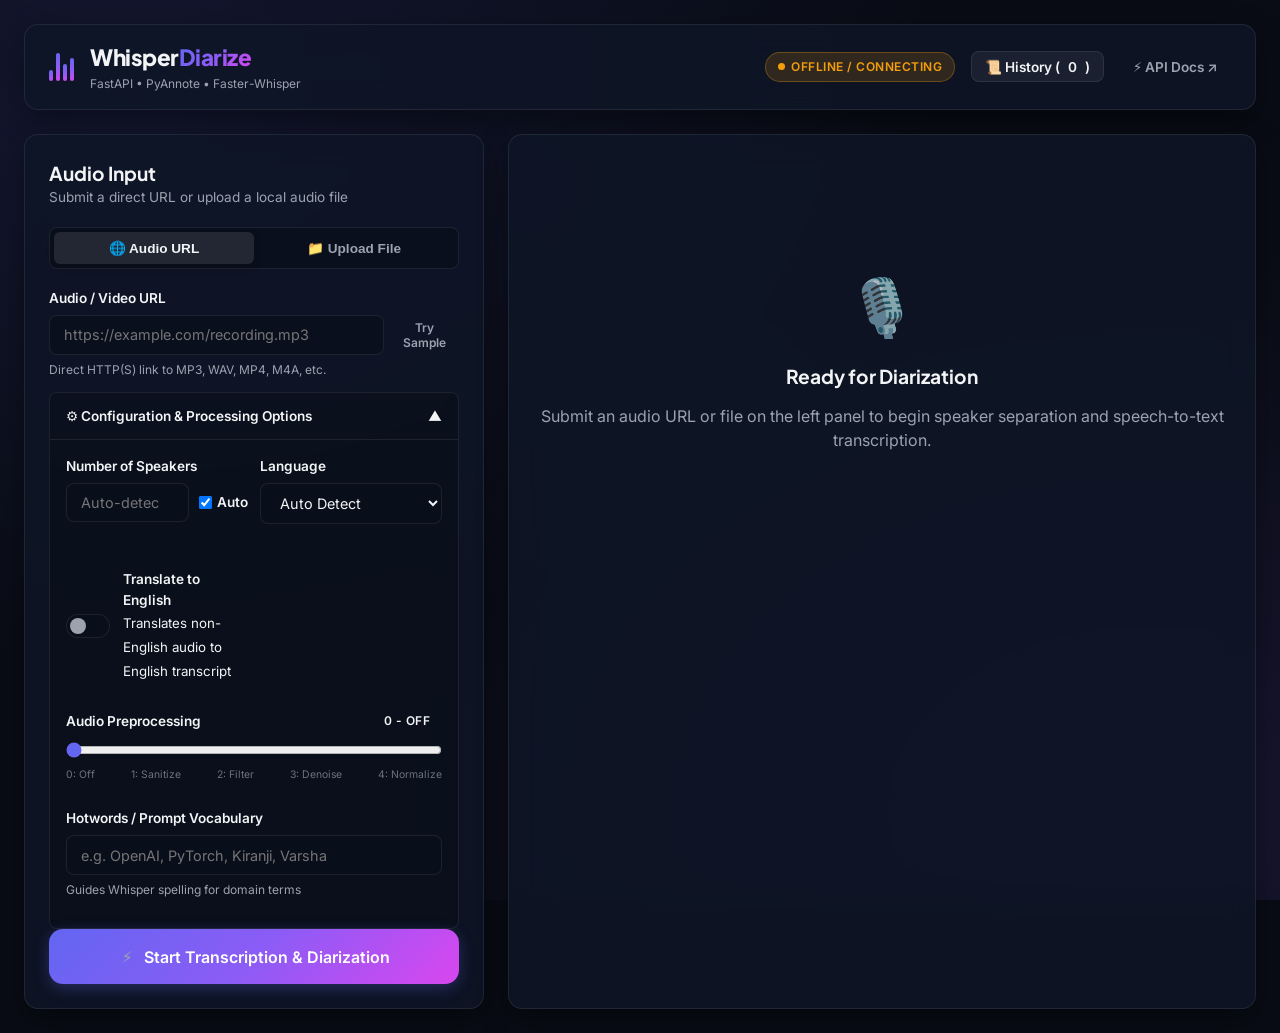
==== api/static/index.html @ 95b91722 "add" ====
<!DOCTYPE html>
<html lang="en">
<head>
  <meta charset="UTF-8">
  <meta name="viewport" content="width=device-width, initial-scale=1.0">
  <title>Whisper Diarization Studio</title>
  <meta name="description" content="AI-Powered Speech-to-Text with Speaker Diarization via Faster-Whisper and PyAnnote">
  <link rel="preconnect" href="https://fonts.googleapis.com">
  <link rel="preconnect" href="https://fonts.gstatic.com" crossorigin>
  <link href="https://fonts.googleapis.com/css2?family=Inter:wght@300;400;500;600;700&family=JetBrains+Mono:wght@400;500&family=Plus+Jakarta+Sans:wght@600;700;800&display=swap" rel="stylesheet">
  <link rel="stylesheet" href="style.css">
</head>
<body>
  <div class="app-container">
    <!-- Header -->
    <header class="navbar">
      <div class="brand">
        <div class="logo-icon">
          <div class="wave-bar"></div>
          <div class="wave-bar"></div>
          <div class="wave-bar"></div>
          <div class="wave-bar"></div>
        </div>
        <div>
          <h1 class="brand-title">Whisper<span>Diarize</span></h1>
          <p class="brand-subtitle">FastAPI • PyAnnote • Faster-Whisper</p>
        </div>
      </div>
      <div class="nav-actions">
        <div id="health-badge" class="badge status-checking">
          <span class="status-dot"></span>
          <span id="health-text">Checking API...</span>
        </div>
        <button id="btn-history" class="btn btn-secondary btn-sm">
          📜 History (<span id="history-count">0</span>)
        </button>
        <a href="/docs" target="_blank" class="btn btn-ghost btn-sm">
          ⚡ API Docs ↗
        </a>
      </div>
    </header>

    <!-- Main Layout -->
    <main class="main-grid">
      <!-- Left Column: Input Form -->
      <section class="panel panel-input">
        <div class="panel-header">
          <h2>Audio Input</h2>
          <p>Submit a direct URL or upload a local audio file</p>
        </div>

        <!-- Mode Selector Tabs -->
        <div class="tab-group">
          <button id="tab-url" class="tab-btn active" data-tab="url">🌐 Audio URL</button>
          <button id="tab-file" class="tab-btn" data-tab="file">📁 Upload File</button>
        </div>

        <form id="transcribe-form">
          <!-- URL Mode -->
          <div id="tab-content-url" class="tab-content active">
            <div class="form-group">
              <label for="input-url">Audio / Video URL</label>
              <div class="input-with-button">
                <input type="url" id="input-url" placeholder="https://example.com/recording.mp3" autocomplete="off">
                <button type="button" id="btn-sample-url" class="btn btn-xs btn-ghost">Try Sample</button>
              </div>
              <small class="help-text">Direct HTTP(S) link to MP3, WAV, MP4, M4A, etc.</small>
            </div>
          </div>

          <!-- File Upload Mode -->
          <div id="tab-content-file" class="tab-content">
            <div class="form-group">
              <label>Local Audio / Video File</label>
              <div id="dropzone" class="dropzone">
                <input type="file" id="file-input" accept="audio/*,video/*" hidden>
                <div class="dropzone-content">
                  <div class="upload-icon">☁️</div>
                  <p class="dropzone-title">Drag & drop your file here, or <span>browse</span></p>
                  <p class="dropzone-subtitle">MP3, WAV, M4A, AAC, FLAC, MP4 (max ~100MB)</p>
                </div>
              </div>
              <div id="file-preview" class="file-preview hidden">
                <div class="file-info">
                  <span class="file-icon">🎵</span>
                  <div class="file-details">
                    <span id="file-name" class="file-name">recording.mp3</span>
                    <span id="file-size" class="file-size">4.2 MB</span>
                  </div>
                  <button type="button" id="btn-remove-file" class="btn-icon">✕</button>
                </div>
                <audio id="audio-player" controls class="custom-audio-player"></audio>
              </div>
            </div>
          </div>

          <!-- Advanced Options Accordion -->
          <details class="accordion" open>
            <summary class="accordion-header">
              <span>⚙️ Configuration & Processing Options</span>
              <span class="accordion-arrow">▼</span>
            </summary>
            <div class="accordion-content">
              <div class="options-grid">
                <!-- Speakers -->
                <div class="form-group">
                  <label for="num-speakers">Number of Speakers</label>
                  <div class="speaker-input-group">
                    <input type="number" id="num-speakers" min="1" max="50" placeholder="Auto-detect" disabled>
                    <label class="checkbox-label">
                      <input type="checkbox" id="auto-speakers" checked>
                      <span>Auto</span>
                    </label>
                  </div>
                </div>

                <!-- Language -->
                <div class="form-group">
                  <label for="select-language">Language</label>
                  <select id="select-language">
                    <option value="">Auto Detect</option>
                    <option value="en">English</option>
                    <option value="es">Spanish</option>
                    <option value="fr">French</option>
                    <option value="de">German</option>
                    <option value="hi">Hindi</option>
                    <option value="mr">Marathi</option>
                    <option value="zh">Chinese</option>
                    <option value="ja">Japanese</option>
                    <option value="pt">Portuguese</option>
                    <option value="it">Italian</option>
                    <option value="ru">Russian</option>
                  </select>
                </div>

                <!-- Translate -->
                <div class="form-group checkbox-group">
                  <label class="toggle-switch">
                    <input type="checkbox" id="check-translate">
                    <span class="toggle-slider"></span>
                  </label>
                  <div class="toggle-label">
                    <span class="toggle-title">Translate to English</span>
                    <small>Translates non-English audio to English transcript</small>
                  </div>
                </div>

                <!-- Preprocess Level Slider -->
                <div class="form-group full-width">
                  <div class="label-with-val">
                    <label for="range-preprocess">Audio Preprocessing</label>
                    <span id="preprocess-val" class="badge badge-accent">0 - Off</span>
                  </div>
                  <input type="range" id="range-preprocess" min="0" max="4" value="0" step="1">
                  <div class="slider-labels">
                    <span>0: Off</span>
                    <span>1: Sanitize</span>
                    <span>2: Filter</span>
                    <span>3: Denoise</span>
                    <span>4: Normalize</span>
                  </div>
                </div>

                <!-- Prompt / Hotwords -->
                <div class="form-group full-width">
                  <label for="input-prompt">Hotwords / Prompt Vocabulary</label>
                  <input type="text" id="input-prompt" placeholder="e.g. OpenAI, PyTorch, Kiranji, Varsha">
                  <small class="help-text">Guides Whisper spelling for domain terms</small>
                </div>
              </div>
            </div>
          </details>

          <!-- Submit Button -->
          <button type="submit" id="btn-submit" class="btn btn-primary btn-block btn-lg">
            <span class="btn-icon">⚡</span> Start Transcription & Diarization
          </button>
        </form>
      </section>

      <!-- Right Column: Active Job & Results Studio -->
      <section class="panel panel-results">
        <!-- Default Idle State -->
        <div id="state-idle" class="empty-state">
          <div class="empty-illustration">🎙️</div>
          <h3>Ready for Diarization</h3>
          <p>Submit an audio URL or file on the left panel to begin speaker separation and speech-to-text transcription.</p>
        </div>

        <!-- Processing State -->
        <div id="state-processing" class="processing-card hidden">
          <div class="processing-header">
            <div class="pulse-ring">
              <div class="spinner"></div>
            </div>
            <div>
              <div class="job-status-title">
                <span id="job-status-badge" class="badge status-queued">QUEUED</span>
                <span id="elapsed-timer" class="timer font-mono">00:00</span>
              </div>
              <p class="job-id-text">Job ID: <code id="active-job-id">...</code> <button id="btn-copy-job-id" class="btn-icon" title="Copy Job ID">📋</button></p>
            </div>
          </div>
          
          <div class="progress-bar-container">
            <div id="progress-bar" class="progress-bar indeterminate"></div>
          </div>
          <p id="processing-msg" class="processing-msg">Submitting job to backend executor...</p>

          <div class="curl-box">
            <div class="curl-header">
              <span>Terminal Polling Command:</span>
              <button id="btn-copy-curl" class="btn btn-xs btn-ghost">Copy</button>
            </div>
            <code id="curl-code">curl http://localhost:8000/jobs/...</code>
          </div>
        </div>

        <!-- Error State -->
        <div id="state-error" class="error-card hidden">
          <div class="error-header">
            <span class="error-icon">⚠️</span>
            <h3>Transcription Failed</h3>
          </div>
          <p id="error-message-text" class="error-msg">An unexpected error occurred.</p>
          <details class="traceback-details">
            <summary>View Technical Traceback</summary>
            <pre id="error-traceback"></pre>
          </details>
          <button id="btn-retry" class="btn btn-secondary btn-sm mt-3">🔄 Try Again</button>
        </div>

        <!-- Results State -->
        <div id="state-results" class="results-container hidden">
          <!-- Summary Metrics Cards -->
          <div class="metrics-grid">
            <div class="metric-card">
              <span class="metric-icon">⏱️</span>
              <div>
                <span class="metric-label">Duration</span>
                <span id="metric-duration" class="metric-value">0m 0s</span>
              </div>
            </div>
            <div class="metric-card">
              <span class="metric-icon">👥</span>
              <div>
                <span class="metric-label">Speakers</span>
                <span id="metric-speakers" class="metric-value">0</span>
              </div>
            </div>
            <div class="metric-card">
              <span class="metric-icon">💬</span>
              <div>
                <span class="metric-label">Segments</span>
                <span id="metric-segments" class="metric-value">0</span>
              </div>
            </div>
            <div class="metric-card">
              <span class="metric-icon">🌐</span>
              <div>
                <span class="metric-label">Language</span>
                <span id="metric-language" class="metric-value">Auto</span>
              </div>
            </div>
          </div>

          <!-- Controls Bar -->
          <div class="results-controls">
            <!-- Speaker Filter Chips -->
            <div id="speaker-chips" class="speaker-chips">
              <button class="chip active" data-speaker="ALL">All Speakers</button>
            </div>

            <!-- Search Bar -->
            <div class="search-box">
              <span class="search-icon">🔍</span>
              <input type="text" id="search-transcript" placeholder="Search in transcript...">
              <button id="btn-clear-search" class="btn-icon hidden">✕</button>
            </div>
          </div>

          <!-- Action Bar: Copy & Export -->
          <div class="action-bar">
            <div class="segment-counter"><span id="visible-count">0</span> segments shown</div>
            <div class="export-buttons">
              <button id="btn-copy-text" class="btn btn-sm btn-secondary">📋 Copy Text</button>
              <button id="btn-export-txt" class="btn btn-sm btn-secondary">📄 Export .TXT</button>
              <button id="btn-export-srt" class="btn btn-sm btn-secondary">🎬 Export .SRT</button>
              <button id="btn-export-json" class="btn btn-sm btn-secondary">💾 Export .JSON</button>
            </div>
          </div>

          <!-- Transcript Thread View -->
          <div id="transcript-container" class="transcript-thread">
            <!-- Dynamic segments render here -->
          </div>
        </div>
      </section>
    </main>
  </div>

  <!-- History Modal / Drawer -->
  <div id="history-modal" class="modal-backdrop hidden">
    <div class="modal-card">
      <div class="modal-header">
        <h3>📜 Transcription History</h3>
        <button id="btn-close-history" class="btn-icon">✕</button>
      </div>
      <div class="modal-body">
        <div id="history-list" class="history-list">
          <p class="empty-history">No past jobs recorded yet.</p>
        </div>
      </div>
      <div class="modal-footer">
        <button id="btn-clear-history" class="btn btn-sm btn-ghost text-danger">Clear History</button>
      </div>
    </div>
  </div>

  <script src="app.js"></script>
</body>
</html>
---- api/static/style.css ----
/* ── Design Tokens & Base Setup ── */
:root {
  --bg-dark: #090c15;
  --bg-panel: rgba(15, 22, 38, 0.85);
  --bg-card: rgba(23, 33, 56, 0.6);
  --bg-input: rgba(10, 15, 28, 0.8);
  
  --border-color: rgba(255, 255, 255, 0.08);
  --border-hover: rgba(139, 92, 246, 0.4);
  
  --text-main: #f3f4f6;
  --text-muted: #9ca3af;
  --text-dim: #6b7280;

  --accent-primary: #6366f1;
  --accent-secondary: #8b5cf6;
  --accent-gradient: linear-gradient(135deg, #6366f1 0%, #8b5cf6 50%, #d946ef 100%);
  
  --success-color: #10b981;
  --warning-color: #f59e0b;
  --error-color: #ef4444;

  --speaker-color-0: #38bdf8; /* Cyan */
  --speaker-color-1: #c084fc; /* Purple */
  --speaker-color-2: #34d399; /* Emerald */
  --speaker-color-3: #fbbf24; /* Amber */
  --speaker-color-4: #fb7185; /* Rose */
  --speaker-color-5: #818cf8; /* Indigo */

  --radius-sm: 8px;
  --radius-md: 14px;
  --radius-lg: 20px;
  
  --shadow-glow: 0 0 25px rgba(99, 102, 241, 0.25);
  --shadow-card: 0 10px 30px rgba(0, 0, 0, 0.4);
  --transition-fast: 0.2s cubic-bezier(0.4, 0, 0.2, 1);
}

* {
  box-sizing: border-box;
  margin: 0;
  padding: 0;
}

body {
  font-family: 'Inter', system-ui, -apple-system, sans-serif;
  background-color: var(--bg-dark);
  background-image: 
    radial-gradient(at 10% 10%, rgba(99, 102, 241, 0.12) 0px, transparent 50%),
    radial-gradient(at 90% 90%, rgba(139, 92, 246, 0.12) 0px, transparent 50%);
  background-attachment: fixed;
  color: var(--text-main);
  min-height: 100vh;
  padding: 1.5rem;
  line-height: 1.5;
}

.app-container {
  max-width: 1400px;
  margin: 0 auto;
  display: flex;
  flex-direction: column;
  gap: 1.5rem;
}

/* ── Typography & Utilites ── */
.font-mono {
  font-family: 'JetBrains Mono', monospace;
}

h1, h2, h3, .brand-title {
  font-family: 'Plus Jakarta Sans', 'Inter', sans-serif;
}

code {
  font-family: 'JetBrains Mono', monospace;
  background: rgba(0, 0, 0, 0.4);
  padding: 0.2rem 0.4rem;
  border-radius: 4px;
  font-size: 0.85rem;
  color: #38bdf8;
}

.hidden {
  display: none !important;
}

/* ── Navbar ── */
.navbar {
  display: flex;
  align-items: center;
  justify-content: space-between;
  padding: 1rem 1.5rem;
  background: var(--bg-panel);
  backdrop-filter: blur(16px);
  border: 1px solid var(--border-color);
  border-radius: var(--radius-md);
  box-shadow: var(--shadow-card);
}

.brand {
  display: flex;
  align-items: center;
  gap: 1rem;
}

.logo-icon {
  display: flex;
  align-items: flex-end;
  gap: 3px;
  height: 28px;
}

.wave-bar {
  width: 4px;
  background: var(--accent-gradient);
  border-radius: 2px;
  animation: wave-pulse 1.4s ease-in-out infinite alternate;
}
.wave-bar:nth-child(1) { height: 40%; animation-delay: 0.1s; }
.wave-bar:nth-child(2) { height: 100%; animation-delay: 0.3s; }
.wave-bar:nth-child(3) { height: 60%; animation-delay: 0.2s; }
.wave-bar:nth-child(4) { height: 80%; animation-delay: 0.4s; }

@keyframes wave-pulse {
  0% { transform: scaleY(0.4); }
  100% { transform: scaleY(1); }
}

.brand-title {
  font-size: 1.4rem;
  font-weight: 800;
  letter-spacing: -0.5px;
}

.brand-title span {
  background: var(--accent-gradient);
  -webkit-background-clip: text;
  background-clip: text;
  -webkit-text-fill-color: transparent;
}

.brand-subtitle {
  font-size: 0.75rem;
  color: var(--text-muted);
}

.nav-actions {
  display: flex;
  align-items: center;
  gap: 1rem;
}

/* Status Badges */
.badge {
  display: inline-flex;
  align-items: center;
  gap: 0.4rem;
  padding: 0.3rem 0.75rem;
  border-radius: 20px;
  font-size: 0.75rem;
  font-weight: 600;
  text-transform: uppercase;
  letter-spacing: 0.5px;
}

.status-dot {
  width: 7px;
  height: 7px;
  border-radius: 50%;
}

.status-online {
  background: rgba(16, 185, 129, 0.15);
  color: var(--success-color);
  border: 1px solid rgba(16, 185, 129, 0.3);
}
.status-online .status-dot {
  background: var(--success-color);
  box-shadow: 0 0 8px var(--success-color);
}

.status-checking {
  background: rgba(245, 158, 11, 0.15);
  color: var(--warning-color);
  border: 1px solid rgba(245, 158, 11, 0.3);
}
.status-checking .status-dot {
  background: var(--warning-color);
}

.status-queued {
  background: rgba(245, 158, 11, 0.2);
  color: #fbbf24;
  border: 1px solid rgba(245, 158, 11, 0.4);
}

.status-processing {
  background: rgba(99, 102, 241, 0.2);
  color: #818cf8;
  border: 1px solid rgba(99, 102, 241, 0.4);
}

.status-done {
  background: rgba(16, 185, 129, 0.2);
  color: #34d399;
  border: 1px solid rgba(16, 185, 129, 0.4);
}

/* ── Buttons ── */
.btn {
  display: inline-flex;
  align-items: center;
  justify-content: center;
  gap: 0.5rem;
  border: none;
  border-radius: var(--radius-sm);
  font-family: inherit;
  font-weight: 600;
  cursor: pointer;
  transition: all var(--transition-fast);
  text-decoration: none;
}

.btn-primary {
  background: var(--accent-gradient);
  color: #ffffff;
  box-shadow: 0 4px 15px rgba(99, 102, 241, 0.3);
}
.btn-primary:hover {
  transform: translateY(-2px);
  box-shadow: 0 6px 20px rgba(99, 102, 241, 0.5);
}
.btn-primary:disabled {
  opacity: 0.6;
  cursor: not-allowed;
  transform: none;
}

.btn-secondary {
  background: rgba(255, 255, 255, 0.06);
  color: var(--text-main);
  border: 1px solid var(--border-color);
}
.btn-secondary:hover {
  background: rgba(255, 255, 255, 0.12);
  border-color: rgba(255, 255, 255, 0.2);
}

.btn-ghost {
  background: transparent;
  color: var(--text-muted);
}
.btn-ghost:hover {
  color: var(--text-main);
  background: rgba(255, 255, 255, 0.05);
}

.btn-icon {
  background: none;
  border: none;
  color: var(--text-muted);
  cursor: pointer;
  font-size: 1rem;
  padding: 0.2rem;
  transition: color var(--transition-fast);
}
.btn-icon:hover { color: var(--text-main); }

.btn-sm { padding: 0.4rem 0.8rem; font-size: 0.85rem; }
.btn-xs { padding: 0.2rem 0.5rem; font-size: 0.75rem; }
.btn-lg { padding: 0.9rem 1.5rem; font-size: 1rem; border-radius: var(--radius-md); }
.btn-block { width: 100%; }

/* ── Main Layout Grid ── */
.main-grid {
  display: grid;
  grid-template-columns: 460px 1fr;
  gap: 1.5rem;
}

@media (max-width: 1024px) {
  .main-grid {
    grid-template-columns: 1fr;
  }
}

.panel {
  background: var(--bg-panel);
  backdrop-filter: blur(16px);
  border: 1px solid var(--border-color);
  border-radius: var(--radius-md);
  padding: 1.5rem;
  box-shadow: var(--shadow-card);
  display: flex;
  flex-direction: column;
  gap: 1.2rem;
}

.panel-header h2 {
  font-size: 1.2rem;
  font-weight: 700;
}

.panel-header p {
  font-size: 0.85rem;
  color: var(--text-muted);
}

/* ── Tab Switcher ── */
.tab-group {
  display: grid;
  grid-template-columns: 1fr 1fr;
  background: var(--bg-input);
  padding: 4px;
  border-radius: var(--radius-sm);
  border: 1px solid var(--border-color);
}

.tab-btn {
  padding: 0.5rem;
  background: transparent;
  border: none;
  color: var(--text-muted);
  font-weight: 600;
  font-size: 0.85rem;
  border-radius: 6px;
  cursor: pointer;
  transition: all var(--transition-fast);
}

.tab-btn.active {
  background: rgba(255, 255, 255, 0.1);
  color: var(--text-main);
  box-shadow: 0 2px 8px rgba(0, 0, 0, 0.2);
}

.tab-content {
  display: none;
}
.tab-content.active {
  display: block;
}

/* ── Form Inputs ── */
.form-group {
  display: flex;
  flex-direction: column;
  gap: 0.4rem;
  margin-bottom: 0.8rem;
}

.form-group label {
  font-size: 0.85rem;
  font-weight: 600;
  color: var(--text-main);
}

input[type="text"], input[type="url"], input[type="number"], select {
  width: 100%;
  padding: 0.65rem 0.9rem;
  background: var(--bg-input);
  border: 1px solid var(--border-color);
  border-radius: var(--radius-sm);
  color: var(--text-main);
  font-family: inherit;
  font-size: 0.9rem;
  outline: none;
  transition: border-color var(--transition-fast);
}

input:focus, select:focus {
  border-color: var(--accent-primary);
  box-shadow: 0 0 0 2px rgba(99, 102, 241, 0.2);
}

.input-with-button {
  display: flex;
  gap: 0.4rem;
}

.help-text {
  font-size: 0.75rem;
  color: var(--text-muted);
}

/* Dropzone */
.dropzone {
  border: 2px dashed var(--border-color);
  border-radius: var(--radius-md);
  padding: 1.5rem;
  text-align: center;
  background: rgba(0, 0, 0, 0.2);
  cursor: pointer;
  transition: all var(--transition-fast);
}

.dropzone:hover, .dropzone.drag-over {
  border-color: var(--accent-primary);
  background: rgba(99, 102, 241, 0.05);
}

.upload-icon {
  font-size: 2rem;
  margin-bottom: 0.3rem;
}

.dropzone-title {
  font-size: 0.9rem;
  font-weight: 600;
}
.dropzone-title span { color: var(--accent-primary); }

.dropzone-subtitle {
  font-size: 0.75rem;
  color: var(--text-muted);
  margin-top: 0.2rem;
}

/* File Preview */
.file-preview {
  background: var(--bg-card);
  border: 1px solid var(--border-color);
  border-radius: var(--radius-sm);
  padding: 0.8rem;
  margin-top: 0.5rem;
}

.file-info {
  display: flex;
  align-items: center;
  gap: 0.8rem;
}

.file-details {
  flex: 1;
  display: flex;
  flex-direction: column;
}

.file-name {
  font-size: 0.85rem;
  font-weight: 600;
  word-break: break-all;
}

.file-size {
  font-size: 0.75rem;
  color: var(--text-muted);
}

.custom-audio-player {
  width: 100%;
  height: 34px;
  margin-top: 0.5rem;
}

/* Accordion */
.accordion {
  background: rgba(0, 0, 0, 0.2);
  border: 1px solid var(--border-color);
  border-radius: var(--radius-sm);
  overflow: hidden;
}

.accordion-header {
  padding: 0.8rem 1rem;
  font-size: 0.85rem;
  font-weight: 600;
  cursor: pointer;
  display: flex;
  justify-content: space-between;
  align-items: center;
  user-select: none;
}
.accordion-header::-webkit-details-marker { display: none; }

.accordion[open] .accordion-arrow { transform: rotate(180deg); }

.accordion-content {
  padding: 1rem;
  border-top: 1px solid var(--border-color);
}

.options-grid {
  display: grid;
  grid-template-columns: 1fr 1fr;
  gap: 0.8rem;
}

.full-width {
  grid-column: 1 / -1;
}

.speaker-input-group {
  display: flex;
  align-items: center;
  gap: 0.6rem;
}

.checkbox-label {
  display: flex;
  align-items: center;
  gap: 0.3rem;
  font-size: 0.8rem;
  cursor: pointer;
}

/* Toggle Switch */
.checkbox-group {
  flex-direction: row;
  align-items: center;
  gap: 0.8rem;
  padding-top: 1.2rem;
}

.toggle-switch {
  position: relative;
  display: inline-block;
  width: 44px;
  height: 24px;
  flex-shrink: 0;
}

.toggle-switch input { opacity: 0; width: 0; height: 0; }

.toggle-slider {
  position: absolute;
  cursor: pointer;
  top: 0; left: 0; right: 0; bottom: 0;
  background-color: var(--bg-input);
  border: 1px solid var(--border-color);
  transition: .3s;
  border-radius: 24px;
}

.toggle-slider:before {
  position: absolute;
  content: "";
  height: 16px;
  width: 16px;
  left: 3px;
  bottom: 3px;
  background-color: var(--text-muted);
  transition: .3s;
  border-radius: 50%;
}

input:checked + .toggle-slider {
  background-color: var(--accent-primary);
}

input:checked + .toggle-slider:before {
  transform: translateX(20px);
  background-color: #ffffff;
}

.toggle-title {
  font-weight: 600;
  font-size: 0.85rem;
  display: block;
}

/* Preprocess Slider */
.label-with-val {
  display: flex;
  justify-content: space-between;
  align-items: center;
}

input[type="range"] {
  width: 100%;
  accent-color: var(--accent-primary);
}

.slider-labels {
  display: flex;
  justify-content: space-between;
  font-size: 0.65rem;
  color: var(--text-dim);
  margin-top: 0.2rem;
}

/* ── Panel Results States ── */
.empty-state {
  display: flex;
  flex-direction: column;
  align-items: center;
  justify-content: center;
  text-align: center;
  min-height: 400px;
  gap: 0.8rem;
  color: var(--text-muted);
}

.empty-illustration {
  font-size: 3.5rem;
  opacity: 0.7;
}

.empty-state h3 {
  color: var(--text-main);
  font-size: 1.2rem;
}

/* Processing Card */
.processing-card {
  background: var(--bg-card);
  border: 1px solid var(--border-color);
  border-radius: var(--radius-md);
  padding: 1.5rem;
  display: flex;
  flex-direction: column;
  gap: 1.2rem;
}

.processing-header {
  display: flex;
  align-items: center;
  gap: 1.2rem;
}

.pulse-ring {
  width: 48px;
  height: 48px;
  border-radius: 50%;
  background: rgba(99, 102, 241, 0.15);
  display: flex;
  align-items: center;
  justify-content: center;
  position: relative;
}

.spinner {
  width: 24px;
  height: 24px;
  border: 3px solid rgba(255, 255, 255, 0.1);
  border-top-color: var(--accent-primary);
  border-radius: 50%;
  animation: spin 1s linear infinite;
}

@keyframes spin {
  to { transform: rotate(360deg); }
}

.job-status-title {
  display: flex;
  align-items: center;
  gap: 0.6rem;
}

.job-id-text {
  font-size: 0.8rem;
  color: var(--text-muted);
  margin-top: 0.2rem;
}

.progress-bar-container {
  width: 100%;
  height: 6px;
  background: rgba(0, 0, 0, 0.4);
  border-radius: 3px;
  overflow: hidden;
}

.progress-bar.indeterminate {
  width: 40%;
  height: 100%;
  background: var(--accent-gradient);
  border-radius: 3px;
  animation: shimmer 1.5s infinite ease-in-out;
}

@keyframes shimmer {
  0% { transform: translateX(-100%); }
  100% { transform: translateX(300%); }
}

.processing-msg {
  font-size: 0.85rem;
  color: var(--text-muted);
}

.curl-box {
  background: rgba(0, 0, 0, 0.5);
  border: 1px solid var(--border-color);
  border-radius: var(--radius-sm);
  padding: 0.8rem;
}

.curl-header {
  display: flex;
  justify-content: space-between;
  align-items: center;
  font-size: 0.75rem;
  color: var(--text-dim);
  margin-bottom: 0.4rem;
}

/* Error Card */
.error-card {
  background: rgba(239, 68, 68, 0.1);
  border: 1px solid rgba(239, 68, 68, 0.3);
  border-radius: var(--radius-md);
  padding: 1.5rem;
}

.error-header {
  display: flex;
  align-items: center;
  gap: 0.6rem;
  color: var(--error-color);
  margin-bottom: 0.5rem;
}

.error-msg {
  font-size: 0.9rem;
  color: #fca5a5;
}

.traceback-details {
  margin-top: 0.8rem;
  font-size: 0.8rem;
}
.traceback-details summary {
  color: var(--text-muted);
  cursor: pointer;
}
.traceback-details pre {
  margin-top: 0.5rem;
  padding: 0.8rem;
  background: rgba(0, 0, 0, 0.6);
  border-radius: 6px;
  overflow-x: auto;
  font-size: 0.75rem;
  color: #f87171;
}

/* ── Results Container ── */
.results-container {
  display: flex;
  flex-direction: column;
  gap: 1rem;
}

.metrics-grid {
  display: grid;
  grid-template-columns: repeat(4, 1fr);
  gap: 0.8rem;
}

.metric-card {
  background: var(--bg-card);
  border: 1px solid var(--border-color);
  border-radius: var(--radius-sm);
  padding: 0.8rem 1rem;
  display: flex;
  align-items: center;
  gap: 0.8rem;
}

.metric-icon { font-size: 1.4rem; }

.metric-label {
  font-size: 0.75rem;
  color: var(--text-muted);
  display: block;
}

.metric-value {
  font-size: 1.1rem;
  font-weight: 700;
}

/* Results Controls */
.results-controls {
  display: flex;
  justify-content: space-between;
  align-items: center;
  gap: 1rem;
  flex-wrap: wrap;
}

.speaker-chips {
  display: flex;
  gap: 0.4rem;
  flex-wrap: wrap;
}

.chip {
  padding: 0.35rem 0.75rem;
  border-radius: 20px;
  border: 1px solid var(--border-color);
  background: rgba(255, 255, 255, 0.05);
  color: var(--text-muted);
  font-size: 0.8rem;
  font-weight: 600;
  cursor: pointer;
  transition: all var(--transition-fast);
}

.chip:hover {
  background: rgba(255, 255, 255, 0.1);
  color: var(--text-main);
}

.chip.active {
  background: var(--accent-primary);
  color: #ffffff;
  border-color: var(--accent-primary);
  box-shadow: 0 0 10px rgba(99, 102, 241, 0.4);
}

.search-box {
  position: relative;
  display: flex;
  align-items: center;
  min-width: 240px;
}

.search-icon {
  position: absolute;
  left: 0.75rem;
  font-size: 0.85rem;
  color: var(--text-dim);
}

.search-box input {
  padding-left: 2.2rem;
  padding-right: 2rem;
  border-radius: 20px;
}

.search-box #btn-clear-search {
  position: absolute;
  right: 0.6rem;
}

/* Action Bar */
.action-bar {
  display: flex;
  justify-content: space-between;
  align-items: center;
  padding-bottom: 0.5rem;
  border-bottom: 1px solid var(--border-color);
}

.segment-counter {
  font-size: 0.8rem;
  color: var(--text-muted);
}

.export-buttons {
  display: flex;
  gap: 0.4rem;
}

/* Transcript Thread */
.transcript-thread {
  display: flex;
  flex-direction: column;
  gap: 0.8rem;
  max-height: 600px;
  overflow-y: auto;
  padding-right: 0.4rem;
}

.transcript-thread::-webkit-scrollbar {
  width: 6px;
}
.transcript-thread::-webkit-scrollbar-thumb {
  background: rgba(255, 255, 255, 0.15);
  border-radius: 3px;
}

.segment-card {
  background: var(--bg-card);
  border: 1px solid var(--border-color);
  border-radius: var(--radius-sm);
  padding: 0.9rem 1.1rem;
  display: flex;
  flex-direction: column;
  gap: 0.4rem;
  transition: transform var(--transition-fast), border-color var(--transition-fast);
}

.segment-card:hover {
  border-color: rgba(255, 255, 255, 0.18);
  transform: translateX(2px);
}

.segment-header {
  display: flex;
  justify-content: space-between;
  align-items: center;
}

.speaker-pill {
  font-size: 0.75rem;
  font-weight: 700;
  padding: 0.2rem 0.6rem;
  border-radius: 12px;
  text-transform: uppercase;
  letter-spacing: 0.5px;
}

/* Speaker Colors */
.speaker-pill.spk-0 { background: rgba(56, 189, 248, 0.15); color: var(--speaker-color-0); border: 1px solid rgba(56, 189, 248, 0.3); }
.speaker-pill.spk-1 { background: rgba(192, 132, 252, 0.15); color: var(--speaker-color-1); border: 1px solid rgba(192, 132, 252, 0.3); }
.speaker-pill.spk-2 { background: rgba(52, 211, 153, 0.15); color: var(--speaker-color-2); border: 1px solid rgba(52, 211, 153, 0.3); }
.speaker-pill.spk-3 { background: rgba(251, 191, 36, 0.15); color: var(--speaker-color-3); border: 1px solid rgba(251, 191, 36, 0.3); }
.speaker-pill.spk-4 { background: rgba(251, 113, 133, 0.15); color: var(--speaker-color-4); border: 1px solid rgba(251, 113, 133, 0.3); }
.speaker-pill.spk-5 { background: rgba(129, 140, 248, 0.15); color: var(--speaker-color-5); border: 1px solid rgba(129, 140, 248, 0.3); }

.segment-time {
  font-size: 0.75rem;
  color: var(--text-dim);
}

.segment-text {
  font-size: 0.95rem;
  color: var(--text-main);
  line-height: 1.6;
}

.highlight-match {
  background: rgba(251, 191, 36, 0.3);
  color: #fef08a;
  border-radius: 2px;
  padding: 0 2px;
}

/* ── History Modal ── */
.modal-backdrop {
  position: fixed;
  top: 0; left: 0; right: 0; bottom: 0;
  background: rgba(0, 0, 0, 0.7);
  backdrop-filter: blur(6px);
  display: flex;
  align-items: center;
  justify-content: center;
  z-index: 100;
}

.modal-card {
  background: var(--bg-panel);
  border: 1px solid var(--border-color);
  border-radius: var(--radius-md);
  width: 90%;
  max-width: 600px;
  max-height: 80vh;
  display: flex;
  flex-direction: column;
  box-shadow: var(--shadow-card);
}

.modal-header {
  padding: 1.2rem;
  border-bottom: 1px solid var(--border-color);
  display: flex;
  justify-content: space-between;
  align-items: center;
}

.modal-body {
  padding: 1.2rem;
  overflow-y: auto;
  flex: 1;
}

.modal-footer {
  padding: 0.8rem 1.2rem;
  border-top: 1px solid var(--border-color);
  display: flex;
  justify-content: flex-end;
}

.history-item {
  background: var(--bg-card);
  border: 1px solid var(--border-color);
  border-radius: var(--radius-sm);
  padding: 0.8rem 1rem;
  margin-bottom: 0.6rem;
  display: flex;
  justify-content: space-between;
  align-items: center;
}

.history-info {
  display: flex;
  flex-direction: column;
  gap: 0.2rem;
}

.history-date {
  font-size: 0.75rem;
  color: var(--text-muted);
}

.text-danger { color: var(--error-color); }
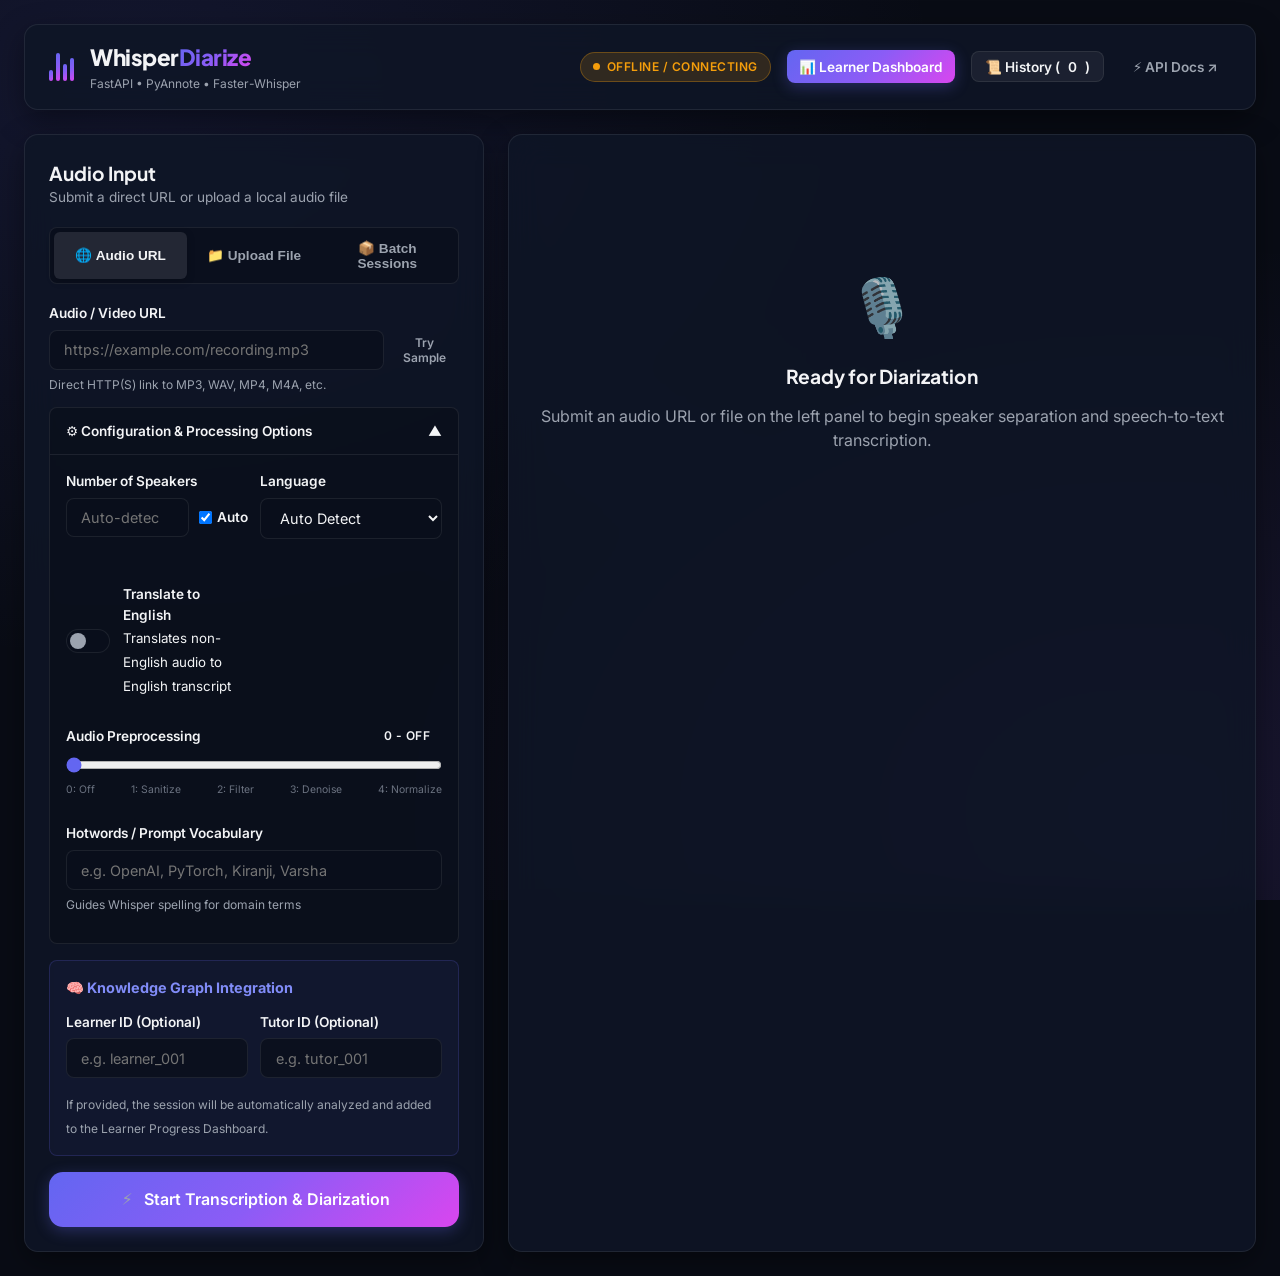
==== commit 2d20994f: "changes" ====
--- a/api/static/index.html
+++ b/api/static/index.html
@@ -31,6 +31,9 @@
           <span class="status-dot"></span>
           <span id="health-text">Checking API...</span>
         </div>
+        <a href="/dashboard.html" class="btn btn-primary btn-sm">
+          📊 Learner Dashboard
+        </a>
         <button id="btn-history" class="btn btn-secondary btn-sm">
           📜 History (<span id="history-count">0</span>)
         </button>
@@ -50,9 +53,10 @@
         </div>
 
         <!-- Mode Selector Tabs -->
-        <div class="tab-group">
+        <div class="tab-group" style="grid-template-columns: 1fr 1fr 1fr">
           <button id="tab-url" class="tab-btn active" data-tab="url">🌐 Audio URL</button>
           <button id="tab-file" class="tab-btn" data-tab="file">📁 Upload File</button>
+          <button id="tab-batch" class="tab-btn" data-tab="batch">📦 Batch Sessions</button>
         </div>
 
         <form id="transcribe-form">
@@ -171,6 +175,22 @@
             </div>
           </details>
 
+          <!-- Knowledge Graph Inputs -->
+          <div style="background: rgba(99, 102, 241, 0.05); padding: 1rem; border-radius: 8px; border: 1px solid rgba(99, 102, 241, 0.2); margin-top: 1rem; margin-bottom: 1rem;">
+            <h4 style="margin-bottom: 0.8rem; font-size: 0.9rem; color: #818cf8;">🧠 Knowledge Graph Integration</h4>
+            <div class="options-grid">
+              <div class="form-group">
+                <label for="input-learner-id">Learner ID (Optional)</label>
+                <input type="text" id="input-learner-id" placeholder="e.g. learner_001">
+              </div>
+              <div class="form-group">
+                <label for="input-tutor-id">Tutor ID (Optional)</label>
+                <input type="text" id="input-tutor-id" placeholder="e.g. tutor_001">
+              </div>
+            </div>
+            <small class="help-text">If provided, the session will be automatically analyzed and added to the Learner Progress Dashboard.</small>
+          </div>
+
           <!-- Submit Button -->
           <button type="submit" id="btn-submit" class="btn btn-primary btn-block btn-lg">
             <span class="btn-icon">⚡</span> Start Transcription & Diarization
@@ -213,6 +233,34 @@
               <button id="btn-copy-curl" class="btn btn-xs btn-ghost">Copy</button>
             </div>
             <code id="curl-code">curl http://localhost:8000/jobs/...</code>
+          </div>
+        </div>
+
+        <!-- Batch Upload Mode -->
+        <div id="tab-content-batch" class="tab-content">
+          <div class="form-group">
+            <label>Learner ID</label>
+            <input type="text" id="batch-learner-id" placeholder="e.g. learner_001">
+          </div>
+          <div class="form-group">
+            <label>Tutor ID</label>
+            <input type="text" id="batch-tutor-id" placeholder="e.g. tutor_001">
+          </div>
+          <div class="form-group">
+            <label>Session URLs <small class="help-text">(one per line)</small></label>
+            <textarea id="batch-urls" rows="6" placeholder="https://example.com/session1.mp4&#10;https://example.com/session2.mp4&#10;..." style="width:100%;padding:0.65rem;background:var(--bg-input);border:1px solid var(--border-color);border-radius:8px;color:var(--text-main);font-family:inherit;font-size:0.85rem;resize:vertical;outline:none;"></textarea>
+            <small class="help-text">Max 20 URLs. Processed 2 at a time automatically.</small>
+          </div>
+          <button id="btn-batch-submit" class="btn btn-primary btn-block" style="margin-top:0.5rem">
+            🚀 Queue All Sessions
+          </button>
+          <!-- Batch Progress -->
+          <div id="batch-progress-area" class="hidden" style="margin-top:1rem">
+            <div style="display:flex;justify-content:space-between;align-items:center;margin-bottom:0.5rem">
+              <span style="font-size:0.85rem;font-weight:600;">Batch Progress</span>
+              <span id="batch-summary" style="font-size:0.8rem;color:var(--text-muted)"></span>
+            </div>
+            <div id="batch-jobs-list" style="display:flex;flex-direction:column;gap:0.4rem;"></div>
           </div>
         </div>
 
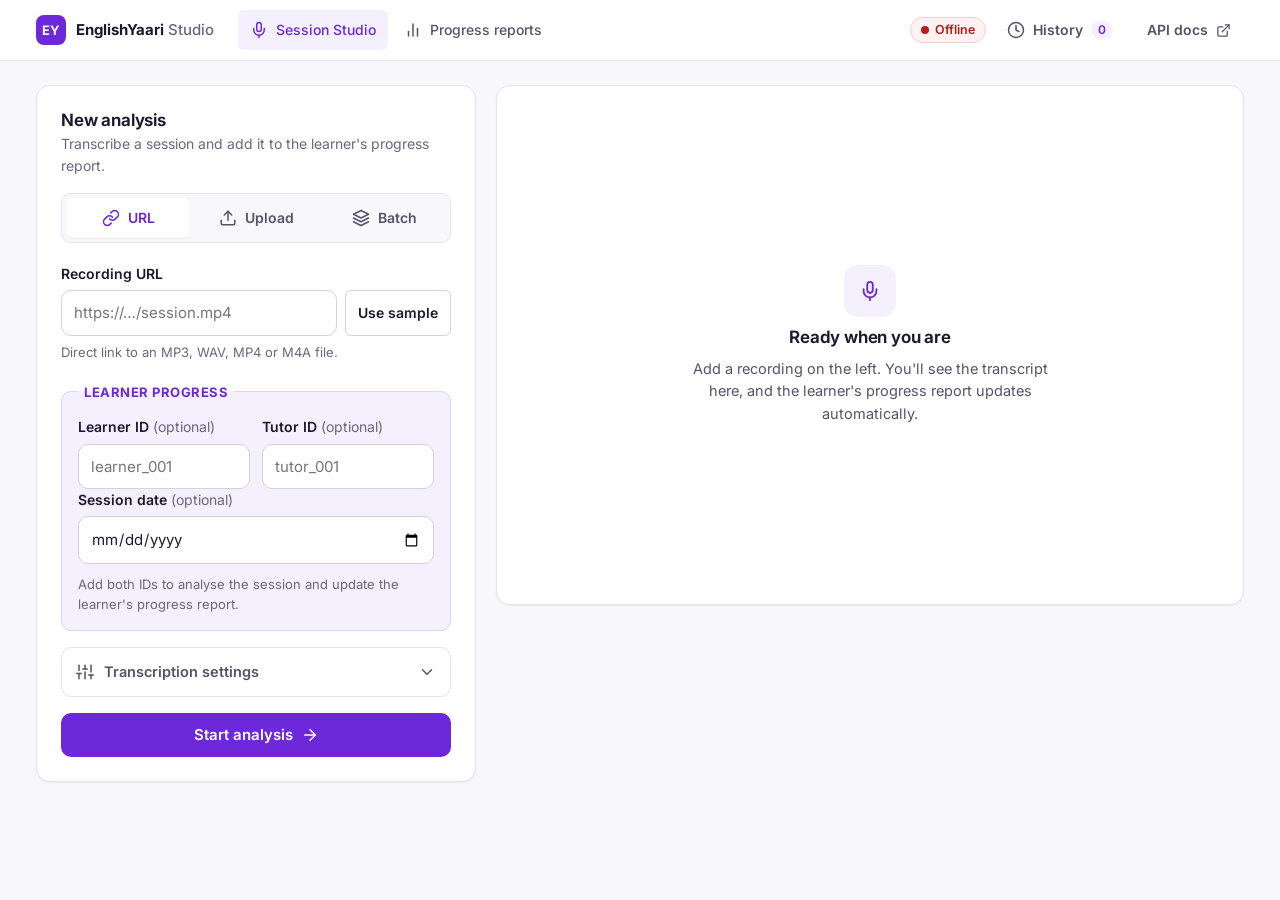
==== commit 3c45cf34: "chnages" ====
--- a/api/static/index.html
+++ b/api/static/index.html
@@ -3,368 +3,305 @@
 <head>
   <meta charset="UTF-8">
   <meta name="viewport" content="width=device-width, initial-scale=1.0">
-  <title>Whisper Diarization Studio</title>
-  <meta name="description" content="AI-Powered Speech-to-Text with Speaker Diarization via Faster-Whisper and PyAnnote">
+  <title>Session Studio · EnglishYaari</title>
+  <meta name="description" content="Transcribe coaching sessions and add them to learners' progress reports.">
+  <link rel="icon" href="data:image/svg+xml,%3Csvg xmlns=%27http://www.w3.org/2000/svg%27 viewBox=%270 0 32 32%27%3E%3Crect width=%2732%27 height=%2732%27 rx=%278%27 fill=%27%236d28d9%27/%3E%3Ctext x=%2716%27 y=%2721%27 font-family=%27Arial%27 font-size=%2713%27 font-weight=%27700%27 fill=%27white%27 text-anchor=%27middle%27%3EEY%3C/text%3E%3C/svg%3E">
   <link rel="preconnect" href="https://fonts.googleapis.com">
   <link rel="preconnect" href="https://fonts.gstatic.com" crossorigin>
-  <link href="https://fonts.googleapis.com/css2?family=Inter:wght@300;400;500;600;700&family=JetBrains+Mono:wght@400;500&family=Plus+Jakarta+Sans:wght@600;700;800&display=swap" rel="stylesheet">
+  <link href="https://fonts.googleapis.com/css2?family=Inter:wght@400;500;600;700&family=JetBrains+Mono:wght@400;500&display=swap" rel="stylesheet">
+  <link rel="stylesheet" href="theme.css">
   <link rel="stylesheet" href="style.css">
 </head>
 <body>
-  <div class="app-container">
-    <!-- Header -->
-    <header class="navbar">
-      <div class="brand">
-        <div class="logo-icon">
-          <div class="wave-bar"></div>
-          <div class="wave-bar"></div>
-          <div class="wave-bar"></div>
-          <div class="wave-bar"></div>
-        </div>
+  <header class="topnav">
+    <div class="topnav-inner">
+      <a class="brand" href="/">
+        <span class="brand-mark" aria-hidden="true">EY</span>
+        <span class="brand-name">EnglishYaari <span>Studio</span></span>
+      </a>
+      <nav class="nav-links" aria-label="Main">
+        <a class="nav-link" href="/" aria-current="page">
+          <svg class="icon" aria-hidden="true"><use href="icons.svg#i-mic"/></svg><span>Session Studio</span>
+        </a>
+        <a class="nav-link" href="/dashboard.html">
+          <svg class="icon" aria-hidden="true"><use href="icons.svg#i-chart"/></svg><span>Progress reports</span>
+        </a>
+      </nav>
+      <div class="nav-actions">
+        <span id="health-badge" class="badge" role="status">
+          <span class="status-dot" aria-hidden="true"></span><span id="health-text">Checking…</span>
+        </span>
+        <button id="btn-history" class="btn btn-ghost btn-sm" type="button" aria-haspopup="dialog">
+          <svg class="icon" aria-hidden="true"><use href="icons.svg#i-clock"/></svg>
+          <span class="hide-sm">History</span>
+          <span id="history-count" class="count">0</span>
+        </button>
+        <a href="/docs" target="_blank" rel="noopener" class="btn btn-ghost btn-sm hide-sm">
+          API docs <svg class="icon icon-sm" aria-hidden="true"><use href="icons.svg#i-external"/></svg>
+        </a>
+      </div>
+    </div>
+  </header>
+
+  <main class="studio">
+    <!-- ── Input panel ─────────────────────────────────────────────────── -->
+    <section class="card card-pad panel-input" aria-labelledby="input-title">
+      <div class="card-header">
         <div>
-          <h1 class="brand-title">Whisper<span>Diarize</span></h1>
-          <p class="brand-subtitle">FastAPI • PyAnnote • Faster-Whisper</p>
-        </div>
-      </div>
-      <div class="nav-actions">
-        <div id="health-badge" class="badge status-checking">
-          <span class="status-dot"></span>
-          <span id="health-text">Checking API...</span>
-        </div>
-        <a href="/dashboard.html" class="btn btn-primary btn-sm">
-          📊 Learner Dashboard
-        </a>
-        <button id="btn-history" class="btn btn-secondary btn-sm">
-          📜 History (<span id="history-count">0</span>)
-        </button>
-        <a href="/docs" target="_blank" class="btn btn-ghost btn-sm">
-          ⚡ API Docs ↗
-        </a>
-      </div>
-    </header>
-
-    <!-- Main Layout -->
-    <main class="main-grid">
-      <!-- Left Column: Input Form -->
-      <section class="panel panel-input">
-        <div class="panel-header">
-          <h2>Audio Input</h2>
-          <p>Submit a direct URL or upload a local audio file</p>
-        </div>
-
-        <!-- Mode Selector Tabs -->
-        <div class="tab-group" style="grid-template-columns: 1fr 1fr 1fr">
-          <button id="tab-url" class="tab-btn active" data-tab="url">🌐 Audio URL</button>
-          <button id="tab-file" class="tab-btn" data-tab="file">📁 Upload File</button>
-          <button id="tab-batch" class="tab-btn" data-tab="batch">📦 Batch Sessions</button>
-        </div>
-
-        <form id="transcribe-form">
-          <!-- URL Mode -->
-          <div id="tab-content-url" class="tab-content active">
-            <div class="form-group">
-              <label for="input-url">Audio / Video URL</label>
-              <div class="input-with-button">
-                <input type="url" id="input-url" placeholder="https://example.com/recording.mp3" autocomplete="off">
-                <button type="button" id="btn-sample-url" class="btn btn-xs btn-ghost">Try Sample</button>
+          <h1 id="input-title" class="card-title">New analysis</h1>
+          <p class="card-subtitle">Transcribe a session and add it to the learner's progress report.</p>
+        </div>
+      </div>
+
+      <div class="segmented" role="tablist" aria-label="Input type">
+        <button type="button" role="tab" id="tab-url" data-tab="url" aria-selected="true" aria-controls="panel-url">
+          <svg class="icon" aria-hidden="true"><use href="icons.svg#i-link"/></svg>URL
+        </button>
+        <button type="button" role="tab" id="tab-file" data-tab="file" aria-selected="false" aria-controls="panel-file" tabindex="-1">
+          <svg class="icon" aria-hidden="true"><use href="icons.svg#i-upload"/></svg>Upload
+        </button>
+        <button type="button" role="tab" id="tab-batch" data-tab="batch" aria-selected="false" aria-controls="panel-batch" tabindex="-1">
+          <svg class="icon" aria-hidden="true"><use href="icons.svg#i-layers"/></svg>Batch
+        </button>
+      </div>
+
+      <form id="transcribe-form" novalidate>
+        <!-- URL -->
+        <div id="panel-url" role="tabpanel" aria-labelledby="tab-url" class="tab-panel">
+          <div class="field">
+            <label class="label" for="input-url">Recording URL</label>
+            <div class="input-group">
+              <input id="input-url" class="input" type="url" placeholder="https://…/session.mp4" autocomplete="off">
+              <button type="button" id="btn-sample-url" class="btn btn-secondary btn-sm">Use sample</button>
+            </div>
+            <p class="help">Direct link to an MP3, WAV, MP4 or M4A file.</p>
+          </div>
+        </div>
+
+        <!-- Upload -->
+        <div id="panel-file" role="tabpanel" aria-labelledby="tab-file" class="tab-panel hidden">
+          <div class="field">
+            <span class="label" id="file-label">Audio or video file</span>
+            <div id="dropzone" class="dropzone" tabindex="0" role="button" aria-labelledby="file-label" aria-describedby="dropzone-help">
+              <input type="file" id="file-input" accept="audio/*,video/*" hidden>
+              <span class="dropzone-icon"><svg class="icon icon-lg" aria-hidden="true"><use href="icons.svg#i-upload"/></svg></span>
+              <p class="dropzone-title">Drop a file here or <span>browse</span></p>
+              <p id="dropzone-help" class="help">MP3, WAV, M4A, FLAC or MP4 · up to 150 MB</p>
+            </div>
+            <div id="file-preview" class="file-preview hidden">
+              <div class="file-info">
+                <svg class="icon" aria-hidden="true"><use href="icons.svg#i-file"/></svg>
+                <div class="file-details">
+                  <span id="file-name" class="file-name"></span>
+                  <span id="file-size" class="help"></span>
+                </div>
+                <button type="button" id="btn-remove-file" class="btn-icon" aria-label="Remove file">
+                  <svg class="icon" aria-hidden="true"><use href="icons.svg#i-x"/></svg>
+                </button>
               </div>
-              <small class="help-text">Direct HTTP(S) link to MP3, WAV, MP4, M4A, etc.</small>
-            </div>
-          </div>
-
-          <!-- File Upload Mode -->
-          <div id="tab-content-file" class="tab-content">
-            <div class="form-group">
-              <label>Local Audio / Video File</label>
-              <div id="dropzone" class="dropzone">
-                <input type="file" id="file-input" accept="audio/*,video/*" hidden>
-                <div class="dropzone-content">
-                  <div class="upload-icon">☁️</div>
-                  <p class="dropzone-title">Drag & drop your file here, or <span>browse</span></p>
-                  <p class="dropzone-subtitle">MP3, WAV, M4A, AAC, FLAC, MP4 (max ~100MB)</p>
-                </div>
+              <audio id="audio-player" controls class="audio-player"></audio>
+            </div>
+          </div>
+        </div>
+
+        <!-- Batch -->
+        <div id="panel-batch" role="tabpanel" aria-labelledby="tab-batch" class="tab-panel hidden">
+          <div class="field">
+            <label class="label" for="batch-urls">Session recordings</label>
+            <textarea id="batch-urls" class="textarea" rows="6" spellcheck="false"
+              placeholder="https://…/2026/Sep/21/session.mp4&#10;https://…/session-2.mp4, 2026-09-24"></textarea>
+            <p class="help">One URL per line, up to 20. Dates are read from the URL (…/2026/Sep/21/…); otherwise add one after a comma: <code>url, 2026-09-24</code>. Processed two at a time.</p>
+          </div>
+        </div>
+
+        <!-- Learner -->
+        <fieldset class="kg-box">
+          <legend>Learner progress</legend>
+          <div class="field-row">
+            <div class="field">
+              <label class="label" for="input-learner-id">Learner ID <span class="optional" data-optional>(optional)</span></label>
+              <input id="input-learner-id" class="input" placeholder="learner_001" autocomplete="off">
+            </div>
+            <div class="field">
+              <label class="label" for="input-tutor-id">Tutor ID <span class="optional" data-optional>(optional)</span></label>
+              <input id="input-tutor-id" class="input" placeholder="tutor_001" autocomplete="off">
+            </div>
+          </div>
+          <div class="field" id="session-date-field">
+            <label class="label" for="input-session-date">Session date <span class="optional">(optional)</span></label>
+            <input type="date" id="input-session-date" class="input">
+          </div>
+          <p class="help" id="kg-help">Add both IDs to analyse the session and update the learner's progress report.</p>
+        </fieldset>
+
+        <!-- Settings -->
+        <details class="options">
+          <summary>
+            <svg class="icon" aria-hidden="true"><use href="icons.svg#i-sliders"/></svg>
+            Transcription settings
+            <svg class="icon chev" aria-hidden="true"><use href="icons.svg#i-chevron-down"/></svg>
+          </summary>
+          <div class="options-body">
+            <div class="field-row">
+              <div class="field">
+                <label class="label" for="num-speakers">Speakers</label>
+                <input type="number" id="num-speakers" class="input" min="1" max="50" placeholder="Auto" disabled>
+                <label class="checkbox"><input type="checkbox" id="auto-speakers" checked> Detect automatically</label>
               </div>
-              <div id="file-preview" class="file-preview hidden">
-                <div class="file-info">
-                  <span class="file-icon">🎵</span>
-                  <div class="file-details">
-                    <span id="file-name" class="file-name">recording.mp3</span>
-                    <span id="file-size" class="file-size">4.2 MB</span>
-                  </div>
-                  <button type="button" id="btn-remove-file" class="btn-icon">✕</button>
-                </div>
-                <audio id="audio-player" controls class="custom-audio-player"></audio>
+              <div class="field">
+                <label class="label" for="select-language">Language</label>
+                <select id="select-language" class="select">
+                  <option value="">Detect automatically</option>
+                  <option value="en">English</option>
+                  <option value="hi">Hindi</option>
+                  <option value="mr">Marathi</option>
+                  <option value="es">Spanish</option>
+                  <option value="fr">French</option>
+                  <option value="de">German</option>
+                  <option value="pt">Portuguese</option>
+                </select>
               </div>
             </div>
-          </div>
-
-          <!-- Advanced Options Accordion -->
-          <details class="accordion" open>
-            <summary class="accordion-header">
-              <span>⚙️ Configuration & Processing Options</span>
-              <span class="accordion-arrow">▼</span>
-            </summary>
-            <div class="accordion-content">
-              <div class="options-grid">
-                <!-- Speakers -->
-                <div class="form-group">
-                  <label for="num-speakers">Number of Speakers</label>
-                  <div class="speaker-input-group">
-                    <input type="number" id="num-speakers" min="1" max="50" placeholder="Auto-detect" disabled>
-                    <label class="checkbox-label">
-                      <input type="checkbox" id="auto-speakers" checked>
-                      <span>Auto</span>
-                    </label>
-                  </div>
-                </div>
-
-                <!-- Language -->
-                <div class="form-group">
-                  <label for="select-language">Language</label>
-                  <select id="select-language">
-                    <option value="">Auto Detect</option>
-                    <option value="en">English</option>
-                    <option value="es">Spanish</option>
-                    <option value="fr">French</option>
-                    <option value="de">German</option>
-                    <option value="hi">Hindi</option>
-                    <option value="mr">Marathi</option>
-                    <option value="zh">Chinese</option>
-                    <option value="ja">Japanese</option>
-                    <option value="pt">Portuguese</option>
-                    <option value="it">Italian</option>
-                    <option value="ru">Russian</option>
-                  </select>
-                </div>
-
-                <!-- Translate -->
-                <div class="form-group checkbox-group">
-                  <label class="toggle-switch">
-                    <input type="checkbox" id="check-translate">
-                    <span class="toggle-slider"></span>
-                  </label>
-                  <div class="toggle-label">
-                    <span class="toggle-title">Translate to English</span>
-                    <small>Translates non-English audio to English transcript</small>
-                  </div>
-                </div>
-
-                <!-- Preprocess Level Slider -->
-                <div class="form-group full-width">
-                  <div class="label-with-val">
-                    <label for="range-preprocess">Audio Preprocessing</label>
-                    <span id="preprocess-val" class="badge badge-accent">0 - Off</span>
-                  </div>
-                  <input type="range" id="range-preprocess" min="0" max="4" value="0" step="1">
-                  <div class="slider-labels">
-                    <span>0: Off</span>
-                    <span>1: Sanitize</span>
-                    <span>2: Filter</span>
-                    <span>3: Denoise</span>
-                    <span>4: Normalize</span>
-                  </div>
-                </div>
-
-                <!-- Prompt / Hotwords -->
-                <div class="form-group full-width">
-                  <label for="input-prompt">Hotwords / Prompt Vocabulary</label>
-                  <input type="text" id="input-prompt" placeholder="e.g. OpenAI, PyTorch, Kiranji, Varsha">
-                  <small class="help-text">Guides Whisper spelling for domain terms</small>
-                </div>
-              </div>
-            </div>
-          </details>
-
-          <!-- Knowledge Graph Inputs -->
-          <div style="background: rgba(99, 102, 241, 0.05); padding: 1rem; border-radius: 8px; border: 1px solid rgba(99, 102, 241, 0.2); margin-top: 1rem; margin-bottom: 1rem;">
-            <h4 style="margin-bottom: 0.8rem; font-size: 0.9rem; color: #818cf8;">🧠 Knowledge Graph Integration</h4>
-            <div class="options-grid">
-              <div class="form-group">
-                <label for="input-learner-id">Learner ID (Optional)</label>
-                <input type="text" id="input-learner-id" placeholder="e.g. learner_001">
-              </div>
-              <div class="form-group">
-                <label for="input-tutor-id">Tutor ID (Optional)</label>
-                <input type="text" id="input-tutor-id" placeholder="e.g. tutor_001">
-              </div>
-            </div>
-            <small class="help-text">If provided, the session will be automatically analyzed and added to the Learner Progress Dashboard.</small>
-          </div>
-
-          <!-- Submit Button -->
-          <button type="submit" id="btn-submit" class="btn btn-primary btn-block btn-lg">
-            <span class="btn-icon">⚡</span> Start Transcription & Diarization
-          </button>
-        </form>
-      </section>
-
-      <!-- Right Column: Active Job & Results Studio -->
-      <section class="panel panel-results">
-        <!-- Default Idle State -->
-        <div id="state-idle" class="empty-state">
-          <div class="empty-illustration">🎙️</div>
-          <h3>Ready for Diarization</h3>
-          <p>Submit an audio URL or file on the left panel to begin speaker separation and speech-to-text transcription.</p>
-        </div>
-
-        <!-- Processing State -->
-        <div id="state-processing" class="processing-card hidden">
-          <div class="processing-header">
-            <div class="pulse-ring">
-              <div class="spinner"></div>
-            </div>
-            <div>
-              <div class="job-status-title">
-                <span id="job-status-badge" class="badge status-queued">QUEUED</span>
-                <span id="elapsed-timer" class="timer font-mono">00:00</span>
-              </div>
-              <p class="job-id-text">Job ID: <code id="active-job-id">...</code> <button id="btn-copy-job-id" class="btn-icon" title="Copy Job ID">📋</button></p>
-            </div>
-          </div>
-          
-          <div class="progress-bar-container">
-            <div id="progress-bar" class="progress-bar indeterminate"></div>
-          </div>
-          <p id="processing-msg" class="processing-msg">Submitting job to backend executor...</p>
-
-          <div class="curl-box">
-            <div class="curl-header">
-              <span>Terminal Polling Command:</span>
-              <button id="btn-copy-curl" class="btn btn-xs btn-ghost">Copy</button>
-            </div>
-            <code id="curl-code">curl http://localhost:8000/jobs/...</code>
-          </div>
-        </div>
-
-        <!-- Batch Upload Mode -->
-        <div id="tab-content-batch" class="tab-content">
-          <div class="form-group">
-            <label>Learner ID</label>
-            <input type="text" id="batch-learner-id" placeholder="e.g. learner_001">
-          </div>
-          <div class="form-group">
-            <label>Tutor ID</label>
-            <input type="text" id="batch-tutor-id" placeholder="e.g. tutor_001">
-          </div>
-          <div class="form-group">
-            <label>Session URLs <small class="help-text">(one per line)</small></label>
-            <textarea id="batch-urls" rows="6" placeholder="https://example.com/session1.mp4&#10;https://example.com/session2.mp4&#10;..." style="width:100%;padding:0.65rem;background:var(--bg-input);border:1px solid var(--border-color);border-radius:8px;color:var(--text-main);font-family:inherit;font-size:0.85rem;resize:vertical;outline:none;"></textarea>
-            <small class="help-text">Max 20 URLs. Processed 2 at a time automatically.</small>
-          </div>
-          <button id="btn-batch-submit" class="btn btn-primary btn-block" style="margin-top:0.5rem">
-            🚀 Queue All Sessions
-          </button>
-          <!-- Batch Progress -->
-          <div id="batch-progress-area" class="hidden" style="margin-top:1rem">
-            <div style="display:flex;justify-content:space-between;align-items:center;margin-bottom:0.5rem">
-              <span style="font-size:0.85rem;font-weight:600;">Batch Progress</span>
-              <span id="batch-summary" style="font-size:0.8rem;color:var(--text-muted)"></span>
-            </div>
-            <div id="batch-jobs-list" style="display:flex;flex-direction:column;gap:0.4rem;"></div>
-          </div>
-        </div>
-
-        <!-- Error State -->
-        <div id="state-error" class="error-card hidden">
-          <div class="error-header">
-            <span class="error-icon">⚠️</span>
-            <h3>Transcription Failed</h3>
-          </div>
-          <p id="error-message-text" class="error-msg">An unexpected error occurred.</p>
-          <details class="traceback-details">
-            <summary>View Technical Traceback</summary>
-            <pre id="error-traceback"></pre>
-          </details>
-          <button id="btn-retry" class="btn btn-secondary btn-sm mt-3">🔄 Try Again</button>
-        </div>
-
-        <!-- Results State -->
-        <div id="state-results" class="results-container hidden">
-          <!-- Summary Metrics Cards -->
-          <div class="metrics-grid">
-            <div class="metric-card">
-              <span class="metric-icon">⏱️</span>
-              <div>
-                <span class="metric-label">Duration</span>
-                <span id="metric-duration" class="metric-value">0m 0s</span>
-              </div>
-            </div>
-            <div class="metric-card">
-              <span class="metric-icon">👥</span>
-              <div>
-                <span class="metric-label">Speakers</span>
-                <span id="metric-speakers" class="metric-value">0</span>
-              </div>
-            </div>
-            <div class="metric-card">
-              <span class="metric-icon">💬</span>
-              <div>
-                <span class="metric-label">Segments</span>
-                <span id="metric-segments" class="metric-value">0</span>
-              </div>
-            </div>
-            <div class="metric-card">
-              <span class="metric-icon">🌐</span>
-              <div>
-                <span class="metric-label">Language</span>
-                <span id="metric-language" class="metric-value">Auto</span>
-              </div>
-            </div>
-          </div>
-
-          <!-- Controls Bar -->
-          <div class="results-controls">
-            <!-- Speaker Filter Chips -->
-            <div id="speaker-chips" class="speaker-chips">
-              <button class="chip active" data-speaker="ALL">All Speakers</button>
-            </div>
-
-            <!-- Search Bar -->
-            <div class="search-box">
-              <span class="search-icon">🔍</span>
-              <input type="text" id="search-transcript" placeholder="Search in transcript...">
-              <button id="btn-clear-search" class="btn-icon hidden">✕</button>
-            </div>
-          </div>
-
-          <!-- Action Bar: Copy & Export -->
-          <div class="action-bar">
-            <div class="segment-counter"><span id="visible-count">0</span> segments shown</div>
-            <div class="export-buttons">
-              <button id="btn-copy-text" class="btn btn-sm btn-secondary">📋 Copy Text</button>
-              <button id="btn-export-txt" class="btn btn-sm btn-secondary">📄 Export .TXT</button>
-              <button id="btn-export-srt" class="btn btn-sm btn-secondary">🎬 Export .SRT</button>
-              <button id="btn-export-json" class="btn btn-sm btn-secondary">💾 Export .JSON</button>
-            </div>
-          </div>
-
-          <!-- Transcript Thread View -->
-          <div id="transcript-container" class="transcript-thread">
-            <!-- Dynamic segments render here -->
-          </div>
-        </div>
-      </section>
-    </main>
-  </div>
-
-  <!-- History Modal / Drawer -->
-  <div id="history-modal" class="modal-backdrop hidden">
-    <div class="modal-card">
+            <div class="field">
+              <label class="label" for="range-preprocess">Audio clean-up <span id="preprocess-val" class="badge badge-primary">Off</span></label>
+              <input type="range" id="range-preprocess" class="range" min="0" max="4" value="0" step="1" aria-describedby="preprocess-help">
+              <p id="preprocess-help" class="help">Higher levels reduce noise but can make speaker separation harder.</p>
+            </div>
+            <div class="field">
+              <label class="label" for="input-prompt">Names &amp; terms <span class="optional">(optional)</span></label>
+              <input type="text" id="input-prompt" class="input" placeholder="e.g. Kiran, Varsha, EnglishYaari">
+              <p class="help">Helps the transcript spell names and domain terms correctly.</p>
+            </div>
+            <label class="checkbox"><input type="checkbox" id="check-translate"> Translate non-English speech to English</label>
+          </div>
+        </details>
+
+        <div id="form-error" class="form-error hidden" role="alert"></div>
+
+        <button type="submit" id="btn-submit" class="btn btn-primary btn-block">
+          <span id="btn-submit-label">Start analysis</span>
+          <svg class="icon" aria-hidden="true"><use href="icons.svg#i-arrow-right"/></svg>
+        </button>
+      </form>
+    </section>
+
+    <!-- ── Output panel ────────────────────────────────────────────────── -->
+    <section class="card panel-results" aria-live="polite" aria-label="Results">
+
+      <!-- Idle -->
+      <div id="state-idle" class="empty">
+        <span class="empty-icon"><svg class="icon icon-lg" aria-hidden="true"><use href="icons.svg#i-mic"/></svg></span>
+        <h3>Ready when you are</h3>
+        <p>Add a recording on the left. You'll see the transcript here, and the learner's progress report updates automatically.</p>
+      </div>
+
+      <!-- Single job in progress -->
+      <div id="state-processing" class="state hidden">
+        <div class="state-head">
+          <div class="spinner" aria-hidden="true"></div>
+          <div>
+            <h2 class="state-title" id="processing-title">Working on it</h2>
+            <p class="help">Job <code id="active-job-id">…</code>
+              <button id="btn-copy-job-id" class="btn-icon" type="button" aria-label="Copy job ID">
+                <svg class="icon icon-sm" aria-hidden="true"><use href="icons.svg#i-copy"/></svg>
+              </button>
+              · <span id="elapsed-timer" class="mono">00:00</span>
+            </p>
+          </div>
+        </div>
+        <ol class="steps" id="job-steps">
+          <li data-step="transcribe"><span class="step-dot"></span><div><strong>Transcribe &amp; separate speakers</strong><span class="help" data-step-msg>Waiting for a free worker…</span></div></li>
+          <li data-step="analyse"><span class="step-dot"></span><div><strong>Analyse for progress report</strong><span class="help" data-step-msg>Starts after transcription</span></div></li>
+        </ol>
+        <p class="help">You can leave this page open in the background — it checks for updates automatically.</p>
+      </div>
+
+      <!-- Error -->
+      <div id="state-error" class="state hidden">
+        <div class="alert alert-danger">
+          <svg class="icon" aria-hidden="true"><use href="icons.svg#i-alert"/></svg>
+          <div>
+            <strong>Something went wrong</strong>
+            <p id="error-message-text"></p>
+          </div>
+        </div>
+        <button id="btn-retry" class="btn btn-secondary btn-sm" type="button">Start over</button>
+      </div>
+
+      <!-- Batch progress -->
+      <div id="state-batch" class="state hidden">
+        <div class="state-head between">
+          <div>
+            <h2 class="state-title">Batch for <span id="batch-learner"></span></h2>
+            <p class="help" id="batch-summary"></p>
+          </div>
+          <span id="batch-badge" class="badge badge-primary">Running</span>
+        </div>
+        <div class="progress" role="progressbar" aria-labelledby="batch-summary" aria-valuemin="0" aria-valuemax="100" aria-valuenow="0" id="batch-progressbar">
+          <div class="progress-fill" id="batch-progress-fill"></div>
+        </div>
+        <ul id="batch-jobs-list" class="job-list"></ul>
+        <div id="batch-footer" class="batch-footer hidden">
+          <a id="batch-report-link" class="btn btn-primary" href="/dashboard.html">
+            Open progress report <svg class="icon" aria-hidden="true"><use href="icons.svg#i-arrow-right"/></svg>
+          </a>
+          <button id="btn-batch-dismiss" class="btn btn-ghost" type="button">Start another</button>
+        </div>
+      </div>
+
+      <!-- Results -->
+      <div id="state-results" class="state hidden">
+        <div id="kg-banner" class="alert hidden"></div>
+
+        <div class="stat-row">
+          <div class="stat"><span class="stat-label">Duration</span><span id="metric-duration" class="stat-value">–</span></div>
+          <div class="stat"><span class="stat-label">Speakers</span><span id="metric-speakers" class="stat-value">–</span></div>
+          <div class="stat"><span class="stat-label">Segments</span><span id="metric-segments" class="stat-value">–</span></div>
+          <div class="stat"><span class="stat-label">Language</span><span id="metric-language" class="stat-value">–</span></div>
+        </div>
+
+        <div class="results-toolbar">
+          <div id="speaker-chips" class="chips" role="group" aria-label="Filter by speaker"></div>
+          <div class="search">
+            <svg class="icon" aria-hidden="true"><use href="icons.svg#i-search"/></svg>
+            <label for="search-transcript" class="visually-hidden">Search transcript</label>
+            <input type="search" id="search-transcript" class="input" placeholder="Search transcript">
+          </div>
+        </div>
+
+        <div class="results-actions">
+          <span class="help"><span id="visible-count">0</span> segments</span>
+          <div class="export-buttons">
+            <button id="btn-copy-text" class="btn btn-secondary btn-sm" type="button"><svg class="icon icon-sm" aria-hidden="true"><use href="icons.svg#i-copy"/></svg>Copy</button>
+            <button id="btn-export-txt" class="btn btn-secondary btn-sm" type="button"><svg class="icon icon-sm" aria-hidden="true"><use href="icons.svg#i-download"/></svg>TXT</button>
+            <button id="btn-export-srt" class="btn btn-secondary btn-sm" type="button"><svg class="icon icon-sm" aria-hidden="true"><use href="icons.svg#i-download"/></svg>SRT</button>
+            <button id="btn-export-json" class="btn btn-secondary btn-sm" type="button"><svg class="icon icon-sm" aria-hidden="true"><use href="icons.svg#i-download"/></svg>JSON</button>
+          </div>
+        </div>
+
+        <ol id="transcript-container" class="transcript"></ol>
+      </div>
+    </section>
+  </main>
+
+  <!-- History dialog -->
+  <div id="history-modal" class="modal hidden" role="dialog" aria-modal="true" aria-labelledby="history-title">
+    <div class="modal-card card">
       <div class="modal-header">
-        <h3>📜 Transcription History</h3>
-        <button id="btn-close-history" class="btn-icon">✕</button>
-      </div>
-      <div class="modal-body">
-        <div id="history-list" class="history-list">
-          <p class="empty-history">No past jobs recorded yet.</p>
-        </div>
-      </div>
+        <h2 id="history-title" class="card-title">Recent jobs</h2>
+        <button id="btn-close-history" class="btn-icon" type="button" aria-label="Close">
+          <svg class="icon" aria-hidden="true"><use href="icons.svg#i-x"/></svg>
+        </button>
+      </div>
+      <ul id="history-list" class="history-list"></ul>
       <div class="modal-footer">
-        <button id="btn-clear-history" class="btn btn-sm btn-ghost text-danger">Clear History</button>
+        <p class="help">Jobs are kept on the server for 6 hours.</p>
+        <button id="btn-clear-history" class="btn btn-ghost btn-sm" type="button">Clear history</button>
       </div>
     </div>
   </div>
 
+  <script src="common.js"></script>
   <script src="app.js"></script>
 </body>
 </html>
--- a/api/static/theme.css
+++ b/api/static/theme.css
@@ -0,0 +1,255 @@
+/* ──────────────────────────────────────────────────────────────────────────
+   Shared design tokens + base components (white + purple, minimal).
+   Used by index.html (Session Studio) and dashboard.html (Progress report).
+   ────────────────────────────────────────────────────────────────────────── */
+:root {
+  /* Surfaces */
+  --bg: #ffffff;
+  --bg-subtle: #f8f7fc;
+  --surface: #ffffff;
+  --border: #e7e4f0;
+  --border-strong: #d4cfe4;
+
+  /* Text (all ≥ 4.5:1 on white) */
+  --text: #1c1830;
+  --text-muted: #57526b;
+  --text-subtle: #6b6681;
+
+  /* Brand */
+  --primary: #6d28d9;
+  --primary-hover: #5b21b6;
+  --primary-soft: #f4f0fe;
+  --primary-soft-border: #ddd2fb;
+  --on-primary: #ffffff;
+
+  /* Status */
+  --success: #15803d;
+  --success-soft: #ecfdf3;
+  --warning: #b45309;
+  --warning-soft: #fff8eb;
+  --danger: #b91c1c;
+  --danger-soft: #fef2f2;
+  --info: #1d4ed8;
+  --info-soft: #eff4ff;
+
+  /* Shape & depth */
+  --radius-sm: 6px;
+  --radius: 10px;
+  --radius-lg: 14px;
+  --shadow-sm: 0 1px 2px rgba(28, 24, 48, 0.06);
+  --shadow: 0 1px 2px rgba(28, 24, 48, 0.05), 0 4px 16px rgba(28, 24, 48, 0.05);
+  --focus-ring: 0 0 0 3px rgba(109, 40, 217, 0.28);
+
+  /* Type */
+  --font: 'Inter', system-ui, -apple-system, 'Segoe UI', Roboto, sans-serif;
+  --font-mono: 'JetBrains Mono', ui-monospace, SFMono-Regular, Menlo, monospace;
+
+  --ease: cubic-bezier(0.4, 0, 0.2, 1);
+}
+
+*, *::before, *::after { box-sizing: border-box; }
+* { margin: 0; padding: 0; }
+
+html { -webkit-text-size-adjust: 100%; }
+
+body {
+  font-family: var(--font);
+  font-size: 16px;
+  line-height: 1.55;
+  color: var(--text);
+  background: var(--bg-subtle);
+  -webkit-font-smoothing: antialiased;
+}
+
+h1, h2, h3, h4 { line-height: 1.25; font-weight: 650; letter-spacing: -0.01em; }
+a { color: var(--primary); text-decoration: none; }
+a:hover { text-decoration: underline; }
+code, .mono { font-family: var(--font-mono); font-size: 0.85em; }
+
+:focus-visible { outline: none; box-shadow: var(--focus-ring); border-radius: var(--radius-sm); }
+
+.hidden { display: none !important; }
+.visually-hidden {
+  position: absolute !important; width: 1px; height: 1px; overflow: hidden;
+  clip: rect(0 0 0 0); white-space: nowrap;
+}
+
+/* ── Icons ─────────────────────────────────────────────────────────────── */
+.icon {
+  width: 18px; height: 18px; flex-shrink: 0;
+  fill: none; stroke: currentColor; stroke-width: 2;
+  stroke-linecap: round; stroke-linejoin: round;
+  vertical-align: middle;
+}
+.icon-sm { width: 15px; height: 15px; }
+.icon-lg { width: 22px; height: 22px; }
+
+/* ── Top navigation ────────────────────────────────────────────────────── */
+.topnav {
+  position: sticky; top: 0; z-index: 20;
+  background: rgba(255, 255, 255, 0.92);
+  backdrop-filter: saturate(180%) blur(8px);
+  border-bottom: 1px solid var(--border);
+}
+.topnav-inner {
+  max-width: 1240px; margin: 0 auto; padding: 0 16px;
+  height: 60px; display: flex; align-items: center; gap: 24px;
+}
+.brand { display: flex; align-items: center; gap: 10px; color: var(--text); font-weight: 700; }
+.brand:hover { text-decoration: none; }
+.brand-mark {
+  width: 30px; height: 30px; border-radius: 8px;
+  background: var(--primary); color: var(--on-primary);
+  display: grid; place-items: center; font-size: 13px; font-weight: 700; letter-spacing: 0.02em;
+}
+.brand-name { font-size: 15px; }
+.brand-name span { color: var(--text-subtle); font-weight: 500; }
+.nav-links { display: flex; gap: 4px; }
+.nav-link {
+  display: inline-flex; align-items: center; gap: 8px;
+  padding: 8px 12px; border-radius: var(--radius-sm);
+  color: var(--text-muted); font-size: 14px; font-weight: 500; min-height: 40px;
+}
+.nav-link:hover { background: var(--bg-subtle); color: var(--text); text-decoration: none; }
+.nav-link[aria-current="page"] { color: var(--primary); background: var(--primary-soft); }
+.nav-actions { margin-left: auto; display: flex; align-items: center; gap: 8px; }
+
+@media (max-width: 720px) {
+  .topnav-inner { gap: 12px; }
+  .brand-name { display: none; }
+  .nav-link span { display: none; }
+  .nav-link { padding: 8px 10px; }
+}
+
+/* ── Buttons ───────────────────────────────────────────────────────────── */
+.btn {
+  display: inline-flex; align-items: center; justify-content: center; gap: 8px;
+  min-height: 44px; padding: 0 18px;
+  font: inherit; font-size: 15px; font-weight: 600;
+  border-radius: var(--radius); border: 1px solid transparent;
+  cursor: pointer; white-space: nowrap;
+  transition: background-color 150ms var(--ease), border-color 150ms var(--ease), color 150ms var(--ease);
+}
+.btn:disabled { opacity: 0.55; cursor: not-allowed; }
+.btn-primary { background: var(--primary); color: var(--on-primary); }
+.btn-primary:hover:not(:disabled) { background: var(--primary-hover); }
+.btn-secondary { background: var(--surface); color: var(--text); border-color: var(--border-strong); }
+.btn-secondary:hover:not(:disabled) { border-color: var(--primary); color: var(--primary); }
+.btn-ghost { background: transparent; color: var(--text-muted); }
+.btn-ghost:hover:not(:disabled) { background: var(--bg-subtle); color: var(--text); }
+.btn-sm { min-height: 36px; padding: 0 12px; font-size: 14px; border-radius: var(--radius-sm); }
+.btn-block { width: 100%; }
+.btn-icon {
+  min-height: 36px; min-width: 36px; padding: 0;
+  display: inline-grid; place-items: center;
+  background: transparent; border: none; border-radius: var(--radius-sm);
+  color: var(--text-subtle); cursor: pointer;
+}
+.btn-icon:hover { background: var(--bg-subtle); color: var(--text); }
+
+/* ── Cards ─────────────────────────────────────────────────────────────── */
+.card {
+  background: var(--surface);
+  border: 1px solid var(--border);
+  border-radius: var(--radius-lg);
+  box-shadow: var(--shadow-sm);
+}
+.card-pad { padding: 24px; }
+.card-header { display: flex; align-items: flex-start; justify-content: space-between; gap: 12px; margin-bottom: 16px; }
+.card-title { display: flex; align-items: center; gap: 10px; font-size: 17px; }
+.card-title .icon { color: var(--primary); }
+.card-subtitle { color: var(--text-subtle); font-size: 14px; margin-top: 2px; }
+
+@media (max-width: 600px) { .card-pad { padding: 18px; } }
+
+/* ── Forms ─────────────────────────────────────────────────────────────── */
+.field { display: flex; flex-direction: column; gap: 6px; }
+.field + .field { margin-top: 16px; }
+.label { font-size: 14px; font-weight: 600; color: var(--text); }
+.label .optional { font-weight: 400; color: var(--text-subtle); }
+.help { font-size: 13px; color: var(--text-subtle); }
+.input, .select, .textarea {
+  width: 100%; min-height: 44px; padding: 10px 12px;
+  font: inherit; font-size: 15px; color: var(--text);
+  background: var(--surface);
+  border: 1px solid var(--border-strong); border-radius: var(--radius);
+  transition: border-color 150ms var(--ease), box-shadow 150ms var(--ease);
+}
+.textarea { resize: vertical; line-height: 1.5; font-family: var(--font-mono); font-size: 13px; }
+.input:focus, .select:focus, .textarea:focus { outline: none; border-color: var(--primary); box-shadow: var(--focus-ring); }
+.input:disabled { background: var(--bg-subtle); color: var(--text-subtle); }
+.field-row { display: grid; grid-template-columns: 1fr 1fr; gap: 12px; }
+.field-row > .field { margin-top: 0 !important; }
+@media (max-width: 480px) { .field-row { grid-template-columns: 1fr; } }
+
+.checkbox { display: inline-flex; align-items: center; gap: 8px; font-size: 14px; cursor: pointer; min-height: 32px; }
+.checkbox input { width: 18px; height: 18px; accent-color: var(--primary); }
+
+/* ── Badges & chips ────────────────────────────────────────────────────── */
+.badge {
+  display: inline-flex; align-items: center; gap: 6px;
+  padding: 3px 10px; border-radius: 999px;
+  font-size: 12.5px; font-weight: 600; line-height: 1.5; white-space: nowrap;
+  background: var(--bg-subtle); color: var(--text-muted); border: 1px solid var(--border);
+}
+.badge .icon { width: 13px; height: 13px; }
+.badge-primary { background: var(--primary-soft); color: var(--primary); border-color: var(--primary-soft-border); }
+.badge-success { background: var(--success-soft); color: var(--success); border-color: #c7ecd5; }
+.badge-warning { background: var(--warning-soft); color: var(--warning); border-color: #f6dfb5; }
+.badge-danger  { background: var(--danger-soft);  color: var(--danger);  border-color: #f6cccc; }
+.badge-info    { background: var(--info-soft);    color: var(--info);    border-color: #cddcfb; }
+
+.status-dot { width: 8px; height: 8px; border-radius: 50%; background: currentColor; }
+
+/* ── Tabs (segmented) ──────────────────────────────────────────────────── */
+.segmented {
+  display: grid; grid-auto-flow: column; grid-auto-columns: 1fr; gap: 4px;
+  padding: 4px; background: var(--bg-subtle); border: 1px solid var(--border); border-radius: var(--radius);
+}
+.segmented button {
+  display: inline-flex; align-items: center; justify-content: center; gap: 8px;
+  min-height: 40px; padding: 0 10px;
+  font: inherit; font-size: 14px; font-weight: 600; color: var(--text-muted);
+  background: transparent; border: none; border-radius: var(--radius-sm); cursor: pointer;
+}
+.segmented button[aria-selected="true"] { background: var(--surface); color: var(--primary); box-shadow: var(--shadow-sm); }
+
+/* ── Toast ─────────────────────────────────────────────────────────────── */
+.toast {
+  position: fixed; right: 16px; bottom: 16px; z-index: 100;
+  display: flex; align-items: center; gap: 10px;
+  max-width: min(420px, calc(100vw - 32px));
+  padding: 12px 16px; border-radius: var(--radius);
+  background: var(--text); color: #fff; font-size: 14px; box-shadow: var(--shadow);
+  animation: toast-in 200ms var(--ease);
+}
+@keyframes toast-in { from { opacity: 0; transform: translateY(8px); } to { opacity: 1; transform: none; } }
+
+/* ── Spinner / skeleton ───────────────────────────────────────────────── */
+.spinner {
+  width: 22px; height: 22px; border-radius: 50%;
+  border: 2.5px solid var(--primary-soft-border); border-top-color: var(--primary);
+  animation: spin 0.8s linear infinite;
+}
+@keyframes spin { to { transform: rotate(360deg); } }
+.skeleton {
+  background: linear-gradient(90deg, #f1eff7 0%, #f8f7fc 50%, #f1eff7 100%);
+  background-size: 200% 100%; animation: shimmer 1.4s infinite; border-radius: var(--radius);
+}
+@keyframes shimmer { to { background-position: -200% 0; } }
+
+/* ── Empty states ──────────────────────────────────────────────────────── */
+.empty {
+  display: flex; flex-direction: column; align-items: center; justify-content: center; text-align: center;
+  gap: 10px; padding: 48px 24px; color: var(--text-muted);
+}
+.empty-icon {
+  width: 52px; height: 52px; border-radius: 14px; display: grid; place-items: center;
+  background: var(--primary-soft); color: var(--primary);
+}
+.empty h3 { color: var(--text); font-size: 17px; }
+.empty p { max-width: 380px; font-size: 14.5px; }
+
+@media (prefers-reduced-motion: reduce) {
+  *, *::before, *::after { animation-duration: 0.01ms !important; animation-iteration-count: 1 !important; transition-duration: 0.01ms !important; }
+}
--- a/api/static/style.css
+++ b/api/static/style.css
@@ -1,1001 +1,188 @@
-/* ── Design Tokens & Base Setup ── */
-:root {
-  --bg-dark: #090c15;
-  --bg-panel: rgba(15, 22, 38, 0.85);
-  --bg-card: rgba(23, 33, 56, 0.6);
-  --bg-input: rgba(10, 15, 28, 0.8);
-  
-  --border-color: rgba(255, 255, 255, 0.08);
-  --border-hover: rgba(139, 92, 246, 0.4);
-  
-  --text-main: #f3f4f6;
-  --text-muted: #9ca3af;
-  --text-dim: #6b7280;
+/* Session Studio (index.html). Shared tokens/components live in theme.css. */
 
-  --accent-primary: #6366f1;
-  --accent-secondary: #8b5cf6;
-  --accent-gradient: linear-gradient(135deg, #6366f1 0%, #8b5cf6 50%, #d946ef 100%);
-  
-  --success-color: #10b981;
-  --warning-color: #f59e0b;
-  --error-color: #ef4444;
+.studio {
+  max-width: 1240px; margin: 0 auto; padding: 24px 16px 48px;
+  display: grid; grid-template-columns: minmax(340px, 440px) minmax(0, 1fr); gap: 20px;
+  align-items: start;
+}
+@media (max-width: 960px) { .studio { grid-template-columns: 1fr; } }
 
-  --speaker-color-0: #38bdf8; /* Cyan */
-  --speaker-color-1: #c084fc; /* Purple */
-  --speaker-color-2: #34d399; /* Emerald */
-  --speaker-color-3: #fbbf24; /* Amber */
-  --speaker-color-4: #fb7185; /* Rose */
-  --speaker-color-5: #818cf8; /* Indigo */
+.hide-sm { }
+@media (max-width: 720px) { .hide-sm { display: none !important; } }
 
-  --radius-sm: 8px;
-  --radius-md: 14px;
-  --radius-lg: 20px;
-  
-  --shadow-glow: 0 0 25px rgba(99, 102, 241, 0.25);
-  --shadow-card: 0 10px 30px rgba(0, 0, 0, 0.4);
-  --transition-fast: 0.2s cubic-bezier(0.4, 0, 0.2, 1);
+.count {
+  min-width: 22px; padding: 0 6px; border-radius: 999px; font-size: 12px;
+  background: var(--primary-soft); color: var(--primary);
 }
 
-* {
-  box-sizing: border-box;
-  margin: 0;
-  padding: 0;
+#health-badge.is-online { color: var(--success); background: var(--success-soft); border-color: #c7ecd5; }
+#health-badge.is-offline { color: var(--danger); background: var(--danger-soft); border-color: #f6cccc; }
+
+/* ── Input panel ───────────────────────────────────────────────────────── */
+.panel-input { position: sticky; top: 76px; }
+@media (max-width: 960px) { .panel-input { position: static; } }
+.panel-input .segmented { margin-bottom: 20px; }
+.tab-panel { margin-bottom: 20px; }
+
+.input-group { display: flex; gap: 8px; }
+.input-group .input { flex: 1; }
+.input-group .btn { min-height: 44px; }
+
+.dropzone {
+  display: flex; flex-direction: column; align-items: center; gap: 6px; text-align: center;
+  padding: 28px 16px; cursor: pointer;
+  border: 1.5px dashed var(--border-strong); border-radius: var(--radius);
+  background: var(--bg-subtle);
+  transition: border-color 150ms var(--ease), background-color 150ms var(--ease);
+}
+.dropzone:hover, .dropzone.drag-over { border-color: var(--primary); background: var(--primary-soft); }
+.dropzone-icon { color: var(--primary); }
+.dropzone-title { font-weight: 600; font-size: 15px; }
+.dropzone-title span { color: var(--primary); }
+
+.file-preview { border: 1px solid var(--border); border-radius: var(--radius); padding: 12px; }
+.file-info { display: flex; align-items: center; gap: 10px; color: var(--primary); }
+.file-details { flex: 1; min-width: 0; display: flex; flex-direction: column; }
+.file-name { color: var(--text); font-weight: 600; font-size: 14px; overflow: hidden; text-overflow: ellipsis; white-space: nowrap; }
+.audio-player { width: 100%; margin-top: 10px; height: 36px; }
+
+.kg-box {
+  border: 1px solid var(--primary-soft-border); border-radius: var(--radius);
+  background: var(--primary-soft); padding: 14px 16px 16px; margin-bottom: 16px;
+}
+.kg-box legend { padding: 0 6px; font-size: 13px; font-weight: 700; color: var(--primary); text-transform: uppercase; letter-spacing: 0.04em; }
+.kg-box .field + .field { margin-top: 12px; }
+.kg-box .help { margin-top: 10px; }
+
+.options { border: 1px solid var(--border); border-radius: var(--radius); margin-bottom: 16px; }
+.options summary {
+  display: flex; align-items: center; gap: 10px; min-height: 48px; padding: 0 14px;
+  font-weight: 600; font-size: 14.5px; cursor: pointer; list-style: none; color: var(--text-muted);
+}
+.options summary::-webkit-details-marker { display: none; }
+.options summary .chev { margin-left: auto; transition: transform 200ms var(--ease); }
+.options[open] summary .chev { transform: rotate(180deg); }
+.options-body { padding: 4px 14px 16px; display: flex; flex-direction: column; gap: 16px; }
+.options-body .field + .field { margin-top: 0; }
+.range { width: 100%; accent-color: var(--primary); min-height: 28px; }
+.label .badge { margin-left: 6px; vertical-align: 1px; }
+
+.form-error {
+  display: flex; gap: 8px; align-items: flex-start;
+  padding: 10px 12px; margin-bottom: 12px; border-radius: var(--radius);
+  background: var(--danger-soft); color: var(--danger); font-size: 14px;
 }
 
-body {
-  font-family: 'Inter', system-ui, -apple-system, sans-serif;
-  background-color: var(--bg-dark);
-  background-image: 
-    radial-gradient(at 10% 10%, rgba(99, 102, 241, 0.12) 0px, transparent 50%),
-    radial-gradient(at 90% 90%, rgba(139, 92, 246, 0.12) 0px, transparent 50%);
-  background-attachment: fixed;
-  color: var(--text-main);
-  min-height: 100vh;
-  padding: 1.5rem;
-  line-height: 1.5;
+/* ── Results panel ─────────────────────────────────────────────────────── */
+.panel-results { min-height: 520px; display: flex; flex-direction: column; }
+.panel-results > .empty { flex: 1; }
+.state { padding: 24px; display: flex; flex-direction: column; gap: 18px; }
+@media (max-width: 600px) { .state { padding: 18px; } }
+.state-head { display: flex; align-items: center; gap: 14px; }
+.state-head.between { justify-content: space-between; align-items: flex-start; }
+.state-title { font-size: 18px; }
+.state-head .help { display: flex; align-items: center; gap: 4px; flex-wrap: wrap; }
+
+.steps { list-style: none; display: flex; flex-direction: column; gap: 4px; }
+.steps li {
+  display: flex; gap: 12px; align-items: flex-start; padding: 12px 14px;
+  border: 1px solid var(--border); border-radius: var(--radius);
 }
+.steps li div { display: flex; flex-direction: column; }
+.steps strong { font-size: 15px; font-weight: 600; }
+.step-dot {
+  width: 20px; height: 20px; margin-top: 2px; border-radius: 50%; flex-shrink: 0;
+  border: 2px solid var(--border-strong); background: var(--surface);
+}
+.steps li[data-state="active"] { border-color: var(--primary-soft-border); background: var(--primary-soft); }
+.steps li[data-state="active"] .step-dot { border-color: var(--primary); border-top-color: transparent; animation: spin 0.9s linear infinite; }
+.steps li[data-state="done"] .step-dot { border-color: var(--success); background: var(--success); box-shadow: inset 0 0 0 3px var(--surface); }
+.steps li[data-state="error"] .step-dot { border-color: var(--danger); background: var(--danger); box-shadow: inset 0 0 0 3px var(--surface); }
+.steps li[data-state="skipped"] { opacity: 0.6; }
 
-.app-container {
-  max-width: 1400px;
-  margin: 0 auto;
-  display: flex;
-  flex-direction: column;
-  gap: 1.5rem;
+.alert {
+  display: flex; gap: 12px; align-items: flex-start;
+  padding: 14px 16px; border-radius: var(--radius); border: 1px solid var(--border);
+  font-size: 14.5px;
 }
+.alert .icon { margin-top: 2px; }
+.alert p { color: var(--text-muted); margin-top: 2px; word-break: break-word; }
+.alert-danger { background: var(--danger-soft); border-color: #f6cccc; }
+.alert-danger > .icon { color: var(--danger); }
+.alert-success { background: var(--success-soft); border-color: #c7ecd5; }
+.alert-success > .icon { color: var(--success); }
+.alert-info { background: var(--primary-soft); border-color: var(--primary-soft-border); }
+.alert-info > .icon { color: var(--primary); }
+.alert .btn { margin-left: auto; align-self: center; }
 
-/* ── Typography & Utilites ── */
-.font-mono {
-  font-family: 'JetBrains Mono', monospace;
+/* Batch */
+.progress { height: 8px; background: var(--bg-subtle); border-radius: 999px; overflow: hidden; border: 1px solid var(--border); }
+.progress-fill { height: 100%; width: 0; background: var(--primary); transition: width 300ms var(--ease); }
+.job-list { list-style: none; display: flex; flex-direction: column; border: 1px solid var(--border); border-radius: var(--radius); }
+.job-list li {
+  display: grid; grid-template-columns: 28px minmax(0, 1fr) auto; gap: 10px; align-items: center;
+  padding: 10px 14px; font-size: 14px;
 }
+.job-list li + li { border-top: 1px solid var(--border); }
+.job-index { color: var(--text-subtle); font-variant-numeric: tabular-nums; }
+.job-main { min-width: 0; display: flex; flex-direction: column; }
+.job-url { overflow: hidden; text-overflow: ellipsis; white-space: nowrap; color: var(--text); }
+.job-meta { font-size: 12.5px; color: var(--text-subtle); }
+.job-error { font-size: 12.5px; color: var(--danger); overflow-wrap: anywhere; }
+.batch-footer { display: flex; gap: 8px; flex-wrap: wrap; }
 
-h1, h2, h3, .brand-title {
-  font-family: 'Plus Jakarta Sans', 'Inter', sans-serif;
+/* Results */
+.stat-row { display: grid; grid-template-columns: repeat(4, minmax(0, 1fr)); gap: 10px; }
+@media (max-width: 600px) { .stat-row { grid-template-columns: repeat(2, minmax(0, 1fr)); } }
+.stat { padding: 12px 14px; border: 1px solid var(--border); border-radius: var(--radius); display: flex; flex-direction: column; }
+.stat-label { font-size: 12.5px; color: var(--text-subtle); font-weight: 500; }
+.stat-value { font-size: 18px; font-weight: 650; font-variant-numeric: tabular-nums; }
+
+.results-toolbar { display: flex; gap: 12px; flex-wrap: wrap; align-items: center; justify-content: space-between; }
+.chips { display: flex; gap: 6px; flex-wrap: wrap; }
+.chip {
+  min-height: 36px; padding: 0 12px; border-radius: 999px;
+  font: inherit; font-size: 13.5px; font-weight: 600;
+  background: var(--surface); color: var(--text-muted); border: 1px solid var(--border-strong); cursor: pointer;
 }
+.chip[aria-pressed="true"] { background: var(--primary); border-color: var(--primary); color: var(--on-primary); }
+.search { position: relative; flex: 1; min-width: 200px; max-width: 320px; }
+.search .icon { position: absolute; left: 12px; top: 50%; transform: translateY(-50%); color: var(--text-subtle); }
+.search .input { padding-left: 38px; min-height: 40px; }
 
-code {
-  font-family: 'JetBrains Mono', monospace;
-  background: rgba(0, 0, 0, 0.4);
-  padding: 0.2rem 0.4rem;
-  border-radius: 4px;
-  font-size: 0.85rem;
-  color: #38bdf8;
+.results-actions { display: flex; justify-content: space-between; align-items: center; gap: 12px; flex-wrap: wrap; }
+.export-buttons { display: flex; gap: 6px; flex-wrap: wrap; }
+
+.transcript { list-style: none; display: flex; flex-direction: column; gap: 2px; max-height: 62vh; overflow-y: auto; padding-right: 4px; }
+.segment {
+  display: grid; grid-template-columns: 112px minmax(0, 1fr); gap: 12px;
+  padding: 10px 12px; border-radius: var(--radius-sm); cursor: pointer;
 }
+.segment:hover { background: var(--bg-subtle); }
+@media (max-width: 600px) { .segment { grid-template-columns: 1fr; gap: 4px; } }
+.segment-meta { display: flex; flex-direction: column; gap: 2px; }
+.speaker { font-size: 13px; font-weight: 700; }
+.segment-time { font-family: var(--font-mono); font-size: 12px; color: var(--text-subtle); }
+.segment-text { font-size: 15px; }
+.spk-0 { color: #6d28d9; } .spk-1 { color: #0f766e; } .spk-2 { color: #b45309; }
+.spk-3 { color: #be185d; } .spk-4 { color: #1d4ed8; } .spk-5 { color: #4d7c0f; }
+mark { background: #fde68a; color: inherit; border-radius: 3px; padding: 0 1px; }
 
-.hidden {
-  display: none !important;
+/* History dialog */
+.modal {
+  position: fixed; inset: 0; z-index: 50; padding: 16px;
+  display: grid; place-items: center; background: rgba(28, 24, 48, 0.35);
 }
-
-/* ── Navbar ── */
-.navbar {
-  display: flex;
-  align-items: center;
-  justify-content: space-between;
-  padding: 1rem 1.5rem;
-  background: var(--bg-panel);
-  backdrop-filter: blur(16px);
-  border: 1px solid var(--border-color);
-  border-radius: var(--radius-md);
-  box-shadow: var(--shadow-card);
+.modal-card { width: min(560px, 100%); max-height: 80vh; display: flex; flex-direction: column; box-shadow: var(--shadow); }
+.modal-header, .modal-footer { display: flex; align-items: center; justify-content: space-between; gap: 12px; padding: 16px 20px; }
+.modal-header { border-bottom: 1px solid var(--border); }
+.modal-footer { border-top: 1px solid var(--border); }
+.history-list { list-style: none; overflow-y: auto; padding: 8px 12px; }
+.history-list li {
+  display: flex; align-items: center; gap: 12px; padding: 10px 8px;
+  border-bottom: 1px solid var(--border);
 }
-
-.brand {
-  display: flex;
-  align-items: center;
-  gap: 1rem;
-}
-
-.logo-icon {
-  display: flex;
-  align-items: flex-end;
-  gap: 3px;
-  height: 28px;
-}
-
-.wave-bar {
-  width: 4px;
-  background: var(--accent-gradient);
-  border-radius: 2px;
-  animation: wave-pulse 1.4s ease-in-out infinite alternate;
-}
-.wave-bar:nth-child(1) { height: 40%; animation-delay: 0.1s; }
-.wave-bar:nth-child(2) { height: 100%; animation-delay: 0.3s; }
-.wave-bar:nth-child(3) { height: 60%; animation-delay: 0.2s; }
-.wave-bar:nth-child(4) { height: 80%; animation-delay: 0.4s; }
-
-@keyframes wave-pulse {
-  0% { transform: scaleY(0.4); }
-  100% { transform: scaleY(1); }
-}
-
-.brand-title {
-  font-size: 1.4rem;
-  font-weight: 800;
-  letter-spacing: -0.5px;
-}
-
-.brand-title span {
-  background: var(--accent-gradient);
-  -webkit-background-clip: text;
-  background-clip: text;
-  -webkit-text-fill-color: transparent;
-}
-
-.brand-subtitle {
-  font-size: 0.75rem;
-  color: var(--text-muted);
-}
-
-.nav-actions {
-  display: flex;
-  align-items: center;
-  gap: 1rem;
-}
-
-/* Status Badges */
-.badge {
-  display: inline-flex;
-  align-items: center;
-  gap: 0.4rem;
-  padding: 0.3rem 0.75rem;
-  border-radius: 20px;
-  font-size: 0.75rem;
-  font-weight: 600;
-  text-transform: uppercase;
-  letter-spacing: 0.5px;
-}
-
-.status-dot {
-  width: 7px;
-  height: 7px;
-  border-radius: 50%;
-}
-
-.status-online {
-  background: rgba(16, 185, 129, 0.15);
-  color: var(--success-color);
-  border: 1px solid rgba(16, 185, 129, 0.3);
-}
-.status-online .status-dot {
-  background: var(--success-color);
-  box-shadow: 0 0 8px var(--success-color);
-}
-
-.status-checking {
-  background: rgba(245, 158, 11, 0.15);
-  color: var(--warning-color);
-  border: 1px solid rgba(245, 158, 11, 0.3);
-}
-.status-checking .status-dot {
-  background: var(--warning-color);
-}
-
-.status-queued {
-  background: rgba(245, 158, 11, 0.2);
-  color: #fbbf24;
-  border: 1px solid rgba(245, 158, 11, 0.4);
-}
-
-.status-processing {
-  background: rgba(99, 102, 241, 0.2);
-  color: #818cf8;
-  border: 1px solid rgba(99, 102, 241, 0.4);
-}
-
-.status-done {
-  background: rgba(16, 185, 129, 0.2);
-  color: #34d399;
-  border: 1px solid rgba(16, 185, 129, 0.4);
-}
-
-/* ── Buttons ── */
-.btn {
-  display: inline-flex;
-  align-items: center;
-  justify-content: center;
-  gap: 0.5rem;
-  border: none;
-  border-radius: var(--radius-sm);
-  font-family: inherit;
-  font-weight: 600;
-  cursor: pointer;
-  transition: all var(--transition-fast);
-  text-decoration: none;
-}
-
-.btn-primary {
-  background: var(--accent-gradient);
-  color: #ffffff;
-  box-shadow: 0 4px 15px rgba(99, 102, 241, 0.3);
-}
-.btn-primary:hover {
-  transform: translateY(-2px);
-  box-shadow: 0 6px 20px rgba(99, 102, 241, 0.5);
-}
-.btn-primary:disabled {
-  opacity: 0.6;
-  cursor: not-allowed;
-  transform: none;
-}
-
-.btn-secondary {
-  background: rgba(255, 255, 255, 0.06);
-  color: var(--text-main);
-  border: 1px solid var(--border-color);
-}
-.btn-secondary:hover {
-  background: rgba(255, 255, 255, 0.12);
-  border-color: rgba(255, 255, 255, 0.2);
-}
-
-.btn-ghost {
-  background: transparent;
-  color: var(--text-muted);
-}
-.btn-ghost:hover {
-  color: var(--text-main);
-  background: rgba(255, 255, 255, 0.05);
-}
-
-.btn-icon {
-  background: none;
-  border: none;
-  color: var(--text-muted);
-  cursor: pointer;
-  font-size: 1rem;
-  padding: 0.2rem;
-  transition: color var(--transition-fast);
-}
-.btn-icon:hover { color: var(--text-main); }
-
-.btn-sm { padding: 0.4rem 0.8rem; font-size: 0.85rem; }
-.btn-xs { padding: 0.2rem 0.5rem; font-size: 0.75rem; }
-.btn-lg { padding: 0.9rem 1.5rem; font-size: 1rem; border-radius: var(--radius-md); }
-.btn-block { width: 100%; }
-
-/* ── Main Layout Grid ── */
-.main-grid {
-  display: grid;
-  grid-template-columns: 460px 1fr;
-  gap: 1.5rem;
-}
-
-@media (max-width: 1024px) {
-  .main-grid {
-    grid-template-columns: 1fr;
-  }
-}
-
-.panel {
-  background: var(--bg-panel);
-  backdrop-filter: blur(16px);
-  border: 1px solid var(--border-color);
-  border-radius: var(--radius-md);
-  padding: 1.5rem;
-  box-shadow: var(--shadow-card);
-  display: flex;
-  flex-direction: column;
-  gap: 1.2rem;
-}
-
-.panel-header h2 {
-  font-size: 1.2rem;
-  font-weight: 700;
-}
-
-.panel-header p {
-  font-size: 0.85rem;
-  color: var(--text-muted);
-}
-
-/* ── Tab Switcher ── */
-.tab-group {
-  display: grid;
-  grid-template-columns: 1fr 1fr;
-  background: var(--bg-input);
-  padding: 4px;
-  border-radius: var(--radius-sm);
-  border: 1px solid var(--border-color);
-}
-
-.tab-btn {
-  padding: 0.5rem;
-  background: transparent;
-  border: none;
-  color: var(--text-muted);
-  font-weight: 600;
-  font-size: 0.85rem;
-  border-radius: 6px;
-  cursor: pointer;
-  transition: all var(--transition-fast);
-}
-
-.tab-btn.active {
-  background: rgba(255, 255, 255, 0.1);
-  color: var(--text-main);
-  box-shadow: 0 2px 8px rgba(0, 0, 0, 0.2);
-}
-
-.tab-content {
-  display: none;
-}
-.tab-content.active {
-  display: block;
-}
-
-/* ── Form Inputs ── */
-.form-group {
-  display: flex;
-  flex-direction: column;
-  gap: 0.4rem;
-  margin-bottom: 0.8rem;
-}
-
-.form-group label {
-  font-size: 0.85rem;
-  font-weight: 600;
-  color: var(--text-main);
-}
-
-input[type="text"], input[type="url"], input[type="number"], select {
-  width: 100%;
-  padding: 0.65rem 0.9rem;
-  background: var(--bg-input);
-  border: 1px solid var(--border-color);
-  border-radius: var(--radius-sm);
-  color: var(--text-main);
-  font-family: inherit;
-  font-size: 0.9rem;
-  outline: none;
-  transition: border-color var(--transition-fast);
-}
-
-input:focus, select:focus {
-  border-color: var(--accent-primary);
-  box-shadow: 0 0 0 2px rgba(99, 102, 241, 0.2);
-}
-
-.input-with-button {
-  display: flex;
-  gap: 0.4rem;
-}
-
-.help-text {
-  font-size: 0.75rem;
-  color: var(--text-muted);
-}
-
-/* Dropzone */
-.dropzone {
-  border: 2px dashed var(--border-color);
-  border-radius: var(--radius-md);
-  padding: 1.5rem;
-  text-align: center;
-  background: rgba(0, 0, 0, 0.2);
-  cursor: pointer;
-  transition: all var(--transition-fast);
-}
-
-.dropzone:hover, .dropzone.drag-over {
-  border-color: var(--accent-primary);
-  background: rgba(99, 102, 241, 0.05);
-}
-
-.upload-icon {
-  font-size: 2rem;
-  margin-bottom: 0.3rem;
-}
-
-.dropzone-title {
-  font-size: 0.9rem;
-  font-weight: 600;
-}
-.dropzone-title span { color: var(--accent-primary); }
-
-.dropzone-subtitle {
-  font-size: 0.75rem;
-  color: var(--text-muted);
-  margin-top: 0.2rem;
-}
-
-/* File Preview */
-.file-preview {
-  background: var(--bg-card);
-  border: 1px solid var(--border-color);
-  border-radius: var(--radius-sm);
-  padding: 0.8rem;
-  margin-top: 0.5rem;
-}
-
-.file-info {
-  display: flex;
-  align-items: center;
-  gap: 0.8rem;
-}
-
-.file-details {
-  flex: 1;
-  display: flex;
-  flex-direction: column;
-}
-
-.file-name {
-  font-size: 0.85rem;
-  font-weight: 600;
-  word-break: break-all;
-}
-
-.file-size {
-  font-size: 0.75rem;
-  color: var(--text-muted);
-}
-
-.custom-audio-player {
-  width: 100%;
-  height: 34px;
-  margin-top: 0.5rem;
-}
-
-/* Accordion */
-.accordion {
-  background: rgba(0, 0, 0, 0.2);
-  border: 1px solid var(--border-color);
-  border-radius: var(--radius-sm);
-  overflow: hidden;
-}
-
-.accordion-header {
-  padding: 0.8rem 1rem;
-  font-size: 0.85rem;
-  font-weight: 600;
-  cursor: pointer;
-  display: flex;
-  justify-content: space-between;
-  align-items: center;
-  user-select: none;
-}
-.accordion-header::-webkit-details-marker { display: none; }
-
-.accordion[open] .accordion-arrow { transform: rotate(180deg); }
-
-.accordion-content {
-  padding: 1rem;
-  border-top: 1px solid var(--border-color);
-}
-
-.options-grid {
-  display: grid;
-  grid-template-columns: 1fr 1fr;
-  gap: 0.8rem;
-}
-
-.full-width {
-  grid-column: 1 / -1;
-}
-
-.speaker-input-group {
-  display: flex;
-  align-items: center;
-  gap: 0.6rem;
-}
-
-.checkbox-label {
-  display: flex;
-  align-items: center;
-  gap: 0.3rem;
-  font-size: 0.8rem;
-  cursor: pointer;
-}
-
-/* Toggle Switch */
-.checkbox-group {
-  flex-direction: row;
-  align-items: center;
-  gap: 0.8rem;
-  padding-top: 1.2rem;
-}
-
-.toggle-switch {
-  position: relative;
-  display: inline-block;
-  width: 44px;
-  height: 24px;
-  flex-shrink: 0;
-}
-
-.toggle-switch input { opacity: 0; width: 0; height: 0; }
-
-.toggle-slider {
-  position: absolute;
-  cursor: pointer;
-  top: 0; left: 0; right: 0; bottom: 0;
-  background-color: var(--bg-input);
-  border: 1px solid var(--border-color);
-  transition: .3s;
-  border-radius: 24px;
-}
-
-.toggle-slider:before {
-  position: absolute;
-  content: "";
-  height: 16px;
-  width: 16px;
-  left: 3px;
-  bottom: 3px;
-  background-color: var(--text-muted);
-  transition: .3s;
-  border-radius: 50%;
-}
-
-input:checked + .toggle-slider {
-  background-color: var(--accent-primary);
-}
-
-input:checked + .toggle-slider:before {
-  transform: translateX(20px);
-  background-color: #ffffff;
-}
-
-.toggle-title {
-  font-weight: 600;
-  font-size: 0.85rem;
-  display: block;
-}
-
-/* Preprocess Slider */
-.label-with-val {
-  display: flex;
-  justify-content: space-between;
-  align-items: center;
-}
-
-input[type="range"] {
-  width: 100%;
-  accent-color: var(--accent-primary);
-}
-
-.slider-labels {
-  display: flex;
-  justify-content: space-between;
-  font-size: 0.65rem;
-  color: var(--text-dim);
-  margin-top: 0.2rem;
-}
-
-/* ── Panel Results States ── */
-.empty-state {
-  display: flex;
-  flex-direction: column;
-  align-items: center;
-  justify-content: center;
-  text-align: center;
-  min-height: 400px;
-  gap: 0.8rem;
-  color: var(--text-muted);
-}
-
-.empty-illustration {
-  font-size: 3.5rem;
-  opacity: 0.7;
-}
-
-.empty-state h3 {
-  color: var(--text-main);
-  font-size: 1.2rem;
-}
-
-/* Processing Card */
-.processing-card {
-  background: var(--bg-card);
-  border: 1px solid var(--border-color);
-  border-radius: var(--radius-md);
-  padding: 1.5rem;
-  display: flex;
-  flex-direction: column;
-  gap: 1.2rem;
-}
-
-.processing-header {
-  display: flex;
-  align-items: center;
-  gap: 1.2rem;
-}
-
-.pulse-ring {
-  width: 48px;
-  height: 48px;
-  border-radius: 50%;
-  background: rgba(99, 102, 241, 0.15);
-  display: flex;
-  align-items: center;
-  justify-content: center;
-  position: relative;
-}
-
-.spinner {
-  width: 24px;
-  height: 24px;
-  border: 3px solid rgba(255, 255, 255, 0.1);
-  border-top-color: var(--accent-primary);
-  border-radius: 50%;
-  animation: spin 1s linear infinite;
-}
-
-@keyframes spin {
-  to { transform: rotate(360deg); }
-}
-
-.job-status-title {
-  display: flex;
-  align-items: center;
-  gap: 0.6rem;
-}
-
-.job-id-text {
-  font-size: 0.8rem;
-  color: var(--text-muted);
-  margin-top: 0.2rem;
-}
-
-.progress-bar-container {
-  width: 100%;
-  height: 6px;
-  background: rgba(0, 0, 0, 0.4);
-  border-radius: 3px;
-  overflow: hidden;
-}
-
-.progress-bar.indeterminate {
-  width: 40%;
-  height: 100%;
-  background: var(--accent-gradient);
-  border-radius: 3px;
-  animation: shimmer 1.5s infinite ease-in-out;
-}
-
-@keyframes shimmer {
-  0% { transform: translateX(-100%); }
-  100% { transform: translateX(300%); }
-}
-
-.processing-msg {
-  font-size: 0.85rem;
-  color: var(--text-muted);
-}
-
-.curl-box {
-  background: rgba(0, 0, 0, 0.5);
-  border: 1px solid var(--border-color);
-  border-radius: var(--radius-sm);
-  padding: 0.8rem;
-}
-
-.curl-header {
-  display: flex;
-  justify-content: space-between;
-  align-items: center;
-  font-size: 0.75rem;
-  color: var(--text-dim);
-  margin-bottom: 0.4rem;
-}
-
-/* Error Card */
-.error-card {
-  background: rgba(239, 68, 68, 0.1);
-  border: 1px solid rgba(239, 68, 68, 0.3);
-  border-radius: var(--radius-md);
-  padding: 1.5rem;
-}
-
-.error-header {
-  display: flex;
-  align-items: center;
-  gap: 0.6rem;
-  color: var(--error-color);
-  margin-bottom: 0.5rem;
-}
-
-.error-msg {
-  font-size: 0.9rem;
-  color: #fca5a5;
-}
-
-.traceback-details {
-  margin-top: 0.8rem;
-  font-size: 0.8rem;
-}
-.traceback-details summary {
-  color: var(--text-muted);
-  cursor: pointer;
-}
-.traceback-details pre {
-  margin-top: 0.5rem;
-  padding: 0.8rem;
-  background: rgba(0, 0, 0, 0.6);
-  border-radius: 6px;
-  overflow-x: auto;
-  font-size: 0.75rem;
-  color: #f87171;
-}
-
-/* ── Results Container ── */
-.results-container {
-  display: flex;
-  flex-direction: column;
-  gap: 1rem;
-}
-
-.metrics-grid {
-  display: grid;
-  grid-template-columns: repeat(4, 1fr);
-  gap: 0.8rem;
-}
-
-.metric-card {
-  background: var(--bg-card);
-  border: 1px solid var(--border-color);
-  border-radius: var(--radius-sm);
-  padding: 0.8rem 1rem;
-  display: flex;
-  align-items: center;
-  gap: 0.8rem;
-}
-
-.metric-icon { font-size: 1.4rem; }
-
-.metric-label {
-  font-size: 0.75rem;
-  color: var(--text-muted);
-  display: block;
-}
-
-.metric-value {
-  font-size: 1.1rem;
-  font-weight: 700;
-}
-
-/* Results Controls */
-.results-controls {
-  display: flex;
-  justify-content: space-between;
-  align-items: center;
-  gap: 1rem;
-  flex-wrap: wrap;
-}
-
-.speaker-chips {
-  display: flex;
-  gap: 0.4rem;
-  flex-wrap: wrap;
-}
-
-.chip {
-  padding: 0.35rem 0.75rem;
-  border-radius: 20px;
-  border: 1px solid var(--border-color);
-  background: rgba(255, 255, 255, 0.05);
-  color: var(--text-muted);
-  font-size: 0.8rem;
-  font-weight: 600;
-  cursor: pointer;
-  transition: all var(--transition-fast);
-}
-
-.chip:hover {
-  background: rgba(255, 255, 255, 0.1);
-  color: var(--text-main);
-}
-
-.chip.active {
-  background: var(--accent-primary);
-  color: #ffffff;
-  border-color: var(--accent-primary);
-  box-shadow: 0 0 10px rgba(99, 102, 241, 0.4);
-}
-
-.search-box {
-  position: relative;
-  display: flex;
-  align-items: center;
-  min-width: 240px;
-}
-
-.search-icon {
-  position: absolute;
-  left: 0.75rem;
-  font-size: 0.85rem;
-  color: var(--text-dim);
-}
-
-.search-box input {
-  padding-left: 2.2rem;
-  padding-right: 2rem;
-  border-radius: 20px;
-}
-
-.search-box #btn-clear-search {
-  position: absolute;
-  right: 0.6rem;
-}
-
-/* Action Bar */
-.action-bar {
-  display: flex;
-  justify-content: space-between;
-  align-items: center;
-  padding-bottom: 0.5rem;
-  border-bottom: 1px solid var(--border-color);
-}
-
-.segment-counter {
-  font-size: 0.8rem;
-  color: var(--text-muted);
-}
-
-.export-buttons {
-  display: flex;
-  gap: 0.4rem;
-}
-
-/* Transcript Thread */
-.transcript-thread {
-  display: flex;
-  flex-direction: column;
-  gap: 0.8rem;
-  max-height: 600px;
-  overflow-y: auto;
-  padding-right: 0.4rem;
-}
-
-.transcript-thread::-webkit-scrollbar {
-  width: 6px;
-}
-.transcript-thread::-webkit-scrollbar-thumb {
-  background: rgba(255, 255, 255, 0.15);
-  border-radius: 3px;
-}
-
-.segment-card {
-  background: var(--bg-card);
-  border: 1px solid var(--border-color);
-  border-radius: var(--radius-sm);
-  padding: 0.9rem 1.1rem;
-  display: flex;
-  flex-direction: column;
-  gap: 0.4rem;
-  transition: transform var(--transition-fast), border-color var(--transition-fast);
-}
-
-.segment-card:hover {
-  border-color: rgba(255, 255, 255, 0.18);
-  transform: translateX(2px);
-}
-
-.segment-header {
-  display: flex;
-  justify-content: space-between;
-  align-items: center;
-}
-
-.speaker-pill {
-  font-size: 0.75rem;
-  font-weight: 700;
-  padding: 0.2rem 0.6rem;
-  border-radius: 12px;
-  text-transform: uppercase;
-  letter-spacing: 0.5px;
-}
-
-/* Speaker Colors */
-.speaker-pill.spk-0 { background: rgba(56, 189, 248, 0.15); color: var(--speaker-color-0); border: 1px solid rgba(56, 189, 248, 0.3); }
-.speaker-pill.spk-1 { background: rgba(192, 132, 252, 0.15); color: var(--speaker-color-1); border: 1px solid rgba(192, 132, 252, 0.3); }
-.speaker-pill.spk-2 { background: rgba(52, 211, 153, 0.15); color: var(--speaker-color-2); border: 1px solid rgba(52, 211, 153, 0.3); }
-.speaker-pill.spk-3 { background: rgba(251, 191, 36, 0.15); color: var(--speaker-color-3); border: 1px solid rgba(251, 191, 36, 0.3); }
-.speaker-pill.spk-4 { background: rgba(251, 113, 133, 0.15); color: var(--speaker-color-4); border: 1px solid rgba(251, 113, 133, 0.3); }
-.speaker-pill.spk-5 { background: rgba(129, 140, 248, 0.15); color: var(--speaker-color-5); border: 1px solid rgba(129, 140, 248, 0.3); }
-
-.segment-time {
-  font-size: 0.75rem;
-  color: var(--text-dim);
-}
-
-.segment-text {
-  font-size: 0.95rem;
-  color: var(--text-main);
-  line-height: 1.6;
-}
-
-.highlight-match {
-  background: rgba(251, 191, 36, 0.3);
-  color: #fef08a;
-  border-radius: 2px;
-  padding: 0 2px;
-}
-
-/* ── History Modal ── */
-.modal-backdrop {
-  position: fixed;
-  top: 0; left: 0; right: 0; bottom: 0;
-  background: rgba(0, 0, 0, 0.7);
-  backdrop-filter: blur(6px);
-  display: flex;
-  align-items: center;
-  justify-content: center;
-  z-index: 100;
-}
-
-.modal-card {
-  background: var(--bg-panel);
-  border: 1px solid var(--border-color);
-  border-radius: var(--radius-md);
-  width: 90%;
-  max-width: 600px;
-  max-height: 80vh;
-  display: flex;
-  flex-direction: column;
-  box-shadow: var(--shadow-card);
-}
-
-.modal-header {
-  padding: 1.2rem;
-  border-bottom: 1px solid var(--border-color);
-  display: flex;
-  justify-content: space-between;
-  align-items: center;
-}
-
-.modal-body {
-  padding: 1.2rem;
-  overflow-y: auto;
-  flex: 1;
-}
-
-.modal-footer {
-  padding: 0.8rem 1.2rem;
-  border-top: 1px solid var(--border-color);
-  display: flex;
-  justify-content: flex-end;
-}
-
-.history-item {
-  background: var(--bg-card);
-  border: 1px solid var(--border-color);
-  border-radius: var(--radius-sm);
-  padding: 0.8rem 1rem;
-  margin-bottom: 0.6rem;
-  display: flex;
-  justify-content: space-between;
-  align-items: center;
-}
-
-.history-info {
-  display: flex;
-  flex-direction: column;
-  gap: 0.2rem;
-}
-
-.history-date {
-  font-size: 0.75rem;
-  color: var(--text-muted);
-}
-
-.text-danger { color: var(--error-color); }
+.history-list li:last-child { border-bottom: none; }
+.history-info { flex: 1; min-width: 0; display: flex; flex-direction: column; }
+.history-info code { overflow: hidden; text-overflow: ellipsis; white-space: nowrap; }
+.history-empty { padding: 24px; text-align: center; color: var(--text-subtle); }
